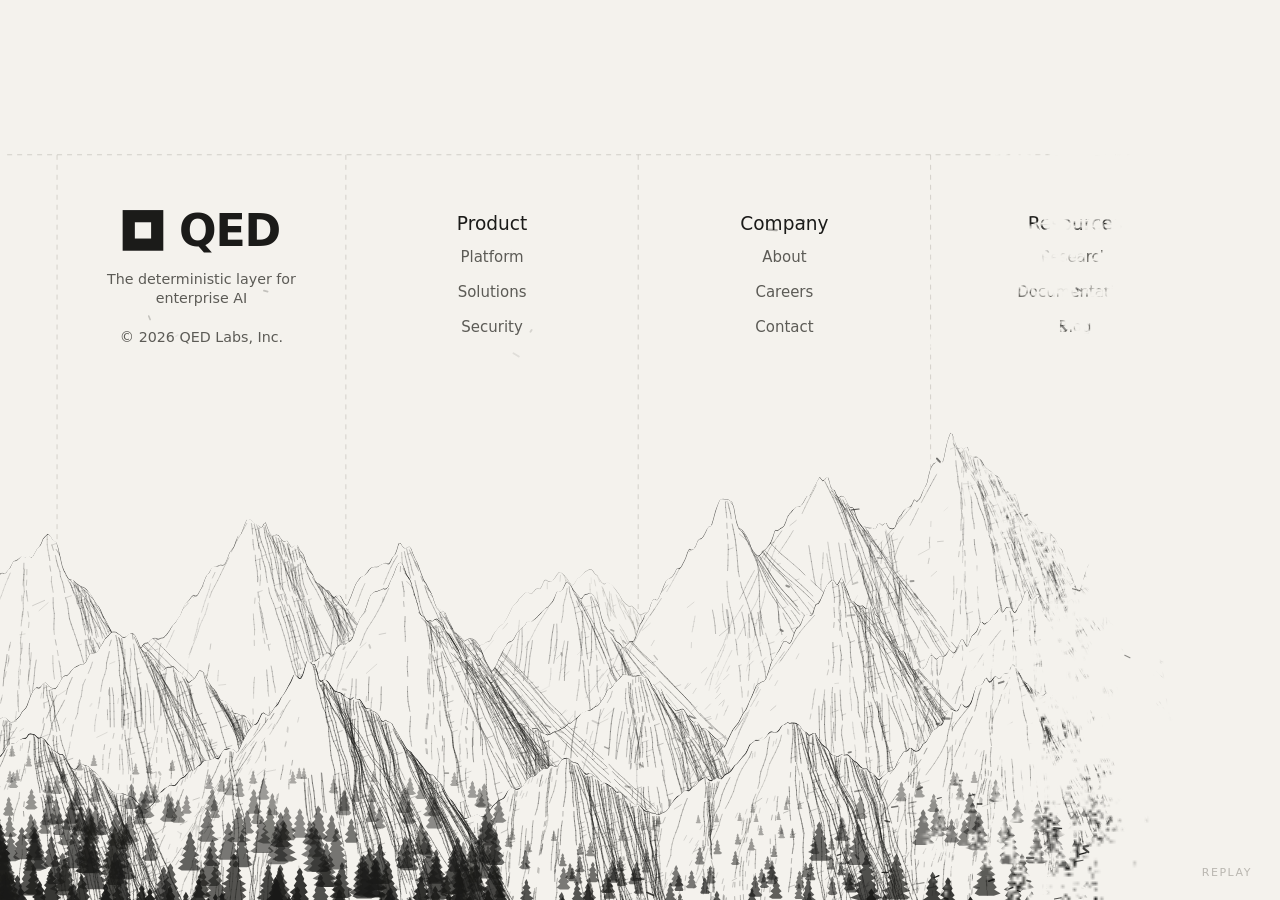
==== demo/qed-dissolve.html @ f4c65d2d "Add animated QED footer graphic with particle dissolve Self-contained canvas piece: a procedurally d" ====
<!doctype html>
<html lang="en">
<head>
<meta charset="utf-8">
<meta name="viewport" content="width=device-width, initial-scale=1">
<title>QED — Particle Dissolve Footer</title>
<style>
  :root{
    --paper:#f4f2ed;
    --ink:#1a1a18;
  }
  *{box-sizing:border-box}
  html,body{height:100%}
  body{
    margin:0;
    background:var(--paper);
    color:var(--ink);
    font-family:system-ui,-apple-system,"Helvetica Neue",Helvetica,Arial,sans-serif;
    overflow:hidden;
  }
  #stagewrap{
    position:fixed; inset:0;
    background:var(--paper);
  }
  #stage{display:block; width:100%; height:100%;}
  /* transparent, keyboard-reachable hit targets aligned to the canvas text */
  #hits{position:absolute; inset:0;}
  #hits a{
    position:absolute; display:block;
    text-indent:-9999px; overflow:hidden; white-space:nowrap;
    border:0; outline:0; cursor:pointer;
  }
  #hits a:focus-visible{outline:0}
  #replay{
    position:absolute; right:18px; bottom:14px;
    font:500 11px/1 system-ui,sans-serif; letter-spacing:.14em; text-transform:uppercase;
    color:#8b8880; background:transparent; border:0; padding:8px 10px; cursor:pointer;
    opacity:.55; transition:opacity .25s ease;
  }
  #replay:hover,#replay:focus-visible{opacity:1; color:var(--ink)}
  @media (prefers-reduced-motion: reduce){ #replay{display:none} }
</style>
</head>
<body>
<div id="stagewrap">
  <canvas id="stage"></canvas>
  <div id="hits"></div>
  <button id="replay" type="button">Replay</button>
</div>
<script>
(() => {
"use strict";

/* ------------------------------------------------------------------ *
 *  QED — particle dissolve footer
 *  Everything (grid, mountains, logo, type) is rendered to canvas in a
 *  fixed "design space", then revealed / eroded through a noisy
 *  horizontal threshold mask. Flecks are spawned along the live edge.
 * ------------------------------------------------------------------ */

let DW = 1795, DH = 1125;            // design space (set by the active layout)
const PAPER = '#f4f2ed';
const GRID  = 'rgba(160,156,146,.55)';
const HEAD  = '#1b1b19';
const MUTED = '#5c5b56';
const CELL  = 3;                      // mask cell size, css px -> fleck grain
const EDGE  = 0.215;                  // width of the dissolve band (0..1 of W)
const RAMP  = 0.030;                  // per-cell fade so cells don't hard-pop

const FONT  = 'system-ui,-apple-system,"Helvetica Neue",Helvetica,Arial,sans-serif';

const prefersStill = matchMedia('(prefers-reduced-motion: reduce)').matches;
const params = new URLSearchParams(location.search);
const FREEZE = params.has('t') ? parseFloat(params.get('t')) : null;

const cv = document.getElementById('stage');
const ctx = cv.getContext('2d');
const hits = document.getElementById('hits');

let W = 0, H = 0, DPR = 1, S = 1, offX = 0, offY = 0;
let scene, sctx;                      // static art (grid + mountains + logo)
let maskCv, mctx, maskImg;            // low-res dissolve mask
let MW = 0, MH = 0;
let thr, ink;                         // threshold field + ink density
let parts = [];

/* -------------------------- tiny deterministic rng ---------------- */
function mulberry32(a){return function(){a|=0;a=a+0x6D2B79F5|0;let t=Math.imul(a^a>>>15,1|a);t=t+Math.imul(t^t>>>7,61|t)^t;return((t^t>>>14)>>>0)/4294967296}}
let rnd = mulberry32(20260828);
function rr(a,b){return a+(b-a)*rnd()}

function hash1(n,s){const x=Math.sin(n*127.1+s*311.7)*43758.5453;return x-Math.floor(x)}
function vnoise1(x,s){const i=Math.floor(x),f=x-i,u=f*f*(3-2*f);return hash1(i,s)*(1-u)+hash1(i+1,s)*u}
function fbm1(x,s,oct){oct=oct||5;let a=.5,sum=0,f=1;for(let o=0;o<oct;o++){sum+=a*vnoise1(x*f,s+o*17);f*=2.03;a*=.5}return sum}
function hash2(i,j,s){const x=Math.sin(i*127.1+j*311.7+s*74.7)*43758.5453;return x-Math.floor(x)}
function vnoise2(x,y,s){
  const i=Math.floor(x),j=Math.floor(y),fx=x-i,fy=y-j;
  const ux=fx*fx*(3-2*fx), uy=fy*fy*(3-2*fy);
  const a=hash2(i,j,s),b=hash2(i+1,j,s),c=hash2(i,j+1,s),d=hash2(i+1,j+1,s);
  return (a*(1-ux)+b*ux)*(1-uy)+(c*(1-ux)+d*ux)*uy;
}
const clamp=(v,a,b)=>v<a?a:v>b?b:v;
const smooth=t=>t*t*(3-2*t);

/* --------------------------- footer content ----------------------- */
const COLS = [
  {title:'Product',   items:['Platform','Solutions','Security']},
  {title:'Company',   items:['About','Careers','Contact']},
  {title:'Resources', items:['Research','Documentation','Blog']},
];
const LAYOUTS = {
  // desktop: logo + three link columns across four grid cells
  wide: {
    DW:1795, DH:1125, mScale:1,
    gx:[80,485,895,1305,1710], gy:80,
    logoCX:282.5, logoCY:186, markS:57, wordF:62, wordGap:22,
    tagF:20, tagY:[261,288], copyY:342,
    colCX:[690,1100,1507.5], headY:185, itemY:231, itemDY:49,
    headF:26, itemF:21, tick:20, tickLen:11
  },
  // portrait / small screens: logo stacked above three tighter columns
  narrow: {
    DW:820, DH:1400, mScale:0.72,
    gx:[30,283,537,790], gy:60,
    logoCX:410, logoCY:172, markS:60, wordF:64, wordGap:20,
    tagF:22, tagY:[258,288], copyY:348,
    colCX:[156.7,410,663.3], headY:452, itemY:502, itemDY:52,
    headF:25, itemF:20, tick:13, tickLen:8
  }
};
let L = LAYOUTS.wide;

// live hover/focus state, one eased value per link
const links = [];
COLS.forEach((c,ci)=>c.items.forEach((label,ii)=>{
  links.push({label, ci, ii, h:0, target:0, x:0, y:0, w:0});
}));
function applyLayout(name){
  L = LAYOUTS[name];
  DW = L.DW; DH = L.DH;
  for(const k of links){ k.x = L.colCX[k.ci]; k.y = L.itemY + k.ii*L.itemDY; }
}

/* ------------------------------------------------------------------ *
 *  Pen-and-ink mountain engraving
 * ------------------------------------------------------------------ */

// batches short strokes so the whole range is a handful of stroke() calls
function Pen(g){
  this.g = g; this.buckets = new Map();
}
Pen.prototype.line = function(x1,y1,x2,y2,alpha,width){
  const a = Math.round(clamp(alpha,0,1)*10)/10;
  const w = Math.round(width*10)/10;
  const k = a+'|'+w;
  let b = this.buckets.get(k);
  if(!b){ b = {a:a, w:w, p:new Path2D()}; this.buckets.set(k,b); }
  b.p.moveTo(x1,y1); b.p.lineTo(x2,y2);
};
Pen.prototype.flush = function(){
  const g = this.g;
  g.lineCap = 'round';
  for(const b of this.buckets.values()){
    if(b.a <= 0.02) continue;
    g.strokeStyle = 'rgba(26,26,24,'+b.a+')';
    g.lineWidth = b.w;
    g.stroke(b.p);
  }
  this.buckets.clear();
};

// silhouette as a height array across the design width (+ bleed)
const BLEED = 0.145;                        // fraction of the design width
function makeRidge(cfg){
  const N = 1400;
  const bl = BLEED*DW;
  const x0 = -bl, x1 = DW + bl;
  const kx = cfg.kx || 1;
  const ys = new Float32Array(N);
  let maxH = 1;
  for(const p of cfg.peaks) maxH = Math.max(maxH, cfg.base - p.y);
  for(let i=0;i<N;i++){
    const x = x0 + (x1-x0)*i/(N-1);
    let h = 0;
    for(const p of cfg.peaks){
      const t = (x - p.x)/p.w;
      const a = 1 - Math.abs(t);
      if(a > 0) h = Math.max(h, (cfg.base - p.y) * Math.pow(a, p.s||1.5));
    }
    // secondary shoulders + saddles
    h += cfg.detail * (fbm1(x/(230*kx), cfg.seed) - .38) * (0.30 + 0.85*h/maxH);
    // jagged summit noise, strongest up high
    const rel = clamp(h/maxH, 0, 1);
    h += cfg.jag * (fbm1(x/(26*kx), cfg.seed+41, 3) - .5) * Math.pow(rel, 1.5);
    h += cfg.jag * 0.45 * (fbm1(x/(9*kx), cfg.seed+77, 2) - .5) * Math.pow(rel, 2.2);
    ys[i] = cfg.base - Math.max(h, 0);
  }
  return {ys, x0, x1, N, base:cfg.base, cfg};
}
function ridgeY(r, x){
  const t = clamp((x - r.x0)/(r.x1 - r.x0), 0, 1) * (r.N-1);
  const i = Math.floor(t), f = t - i;
  const a = r.ys[i], b = r.ys[Math.min(i+1, r.N-1)];
  return a + (b-a)*f;
}
function ridgeSlope(r, x){
  const d = 7*(r.cfg.kx||1);
  return (ridgeY(r, x+d) - ridgeY(r, x-d)) / (2*d);
}

function drawRidge(g, r, o){
  const pen = new Pen(g);
  const kx = o.kx || 1, kv = o.kv || 1;
  const bottom = DH*1.151;

  // 1. opaque fill so this range occludes everything behind it
  g.beginPath();
  g.moveTo(r.x0, bottom);
  for(let x = r.x0; x <= r.x1; x += 3*kx) g.lineTo(x, ridgeY(r,x));
  g.lineTo(r.x1, bottom);
  g.closePath();
  g.fillStyle = PAPER;
  g.fill();

  g.save();
  g.clip();                                   // keep all shading inside the range

  // 2. crest line, redrawn with a slight hand wobble
  g.beginPath();
  for(let x = r.x0; x <= r.x1; x += 2*kx){
    const y = ridgeY(r,x) + (vnoise1(x/(6*kx), r.cfg.seed+3)-.5)*o.wob;
    if(x === r.x0) g.moveTo(x,y); else g.lineTo(x,y);
  }
  g.strokeStyle = 'rgba(26,26,24,'+o.crest+')';
  g.lineWidth = o.crestW;
  g.lineJoin = 'round';
  g.stroke();

  // 3. fall-line hatching: broken lines running downslope from the crest.
  //    Density comes from the facing (light from upper-left) so right-hand
  //    faces go dark and left-hand faces stay as bare snow.
  for(let x = r.x0; x < r.x1; x += o.hatchX){
    const top = ridgeY(r, x);
    if(top > bottom) continue;
    const slope = ridgeSlope(r, x);
    const shade = clamp(0.5 + slope*0.95, 0, 1);
    const dirx  = clamp(slope, -2.6, 2.6) * 0.40;
    let px = x + rr(-o.hatchX*0.5, o.hatchX*0.5);
    let py = top + rr(1, 6)*kv;
    const step = o.hatchY;
    while(py < bottom){
      const d = py - top;
      const depth = clamp(d/(620*kv), 0, 1);
      let dens = (0.30 + shade*0.92) * (1 - 0.42*Math.pow(depth, 1.5)) * o.dens;
      if(shade < 0.34 && d < (80 + 110*(0.34-shade)/0.34)*kv) dens *= 0.20;   // snowfield
      dens *= 0.72 + 0.56*vnoise1((x*0.55 + d*1.7)/(24*kx), r.cfg.seed+5);      // strata banding
      const nx = px + dirx*step + (vnoise1((px + d)/(12*kx), r.cfg.seed+13)-.5)*2.6*kx;
      const ny = py + step;
      // smooth mark noise groups the steps into dashes instead of one long comb
      const mark = vnoise1((d*1.75 + x*0.37)/(8.5*kv), r.cfg.seed+61);
      if(mark < dens*0.92){
        const a = o.hatch*(0.36 + 0.9*clamp(dens,0,1));
        pen.line(px, py, nx, ny, a, o.hatchW);
        // cross strokes where the face is deepest in shadow
        if(dens > 0.72 && rnd() < 0.13){
          const cl = rr(3, 9)*kx;
          pen.line(px, py, px + cl, py - cl*0.35, a*0.7, o.hatchW*0.85);
        }
      }
      px = nx; py = ny;
    }
  }

  // 4. spurs — the darker creases that give each face its structure
  for(let x = r.x0; x < r.x1; x += o.spurGap){
    const sx = x + rr(-o.spurGap*0.45, o.spurGap*0.45);
    const top = ridgeY(r, sx);
    if(top > bottom - 60*kv) continue;
    const slope = ridgeSlope(r, sx);
    const len = rr(o.spurLen*0.25, o.spurLen*0.62) * (0.55 + clamp((r.base-top)/(560*kv), 0, 1));
    let px = sx, py = top + rr(2, 14)*kv, dx = clamp(slope, -2.4, 2.4)*0.44;
    const steps = Math.max(3, Math.round(len/(8*kv)));
    const a = rr(o.spur*0.55, o.spur);
    for(let k=0;k<steps;k++){
      const nx = px + dx*8*kv + (vnoise1((px + k*11)/(15*kx), r.cfg.seed+9)-.5)*3.4*kx;
      const ny = py + 8*kv;
      if(ny > bottom) break;
      if(vnoise1((k*8 + sx*0.3)/(11*kx), r.cfg.seed+91) < 0.74)
        pen.line(px, py, nx, ny, a*(1 - k/steps*0.6), o.spurW);
      px = nx; py = ny; dx *= 0.985;
    }
  }

  // 5. short cliff striations on the steepest ground
  for(let x = r.x0; x < r.x1; x += o.cliffGap){
    const slope = ridgeSlope(r, x);
    if(Math.abs(slope) < 0.7) continue;
    const top = ridgeY(r, x) + rr(40, 210)*kv;
    const h = rr(28, 90)*kv;
    const n = Math.round(rr(5, 13));
    for(let k=0;k<n;k++){
      const cx = x + rr(-o.cliffGap*0.45, o.cliffGap*0.45);
      let py = top + rr(-14,14)*kv, px = cx;
      const segs = Math.max(2, Math.round(h/(11*kv)));
      const a = rr(o.hatch*0.7, o.hatch*1.4);
      for(let m=0;m<segs;m++){
        const ny = py + 11*kv, nx = px + (vnoise1((py + k*7)/(19*kx), r.cfg.seed+33)-.5)*3*kx + clamp(slope,-1,1)*1.1*kx;
        if(ny > bottom) break;
        pen.line(px, py, nx, ny, a, o.hatchW*1.05);
        px = nx; py = ny;
      }
    }
  }

  // 6. a few contour flicks parallel to the crest, for the snowy faces
  for(let x = r.x0; x < r.x1; x += 9*kx){
    const top = ridgeY(r, x);
    const slope = ridgeSlope(r, x);
    const shade = clamp(0.5 + slope*0.95, 0, 1);
    if(shade > 0.42) continue;
    if(rnd() > 0.30) continue;
    const d = rr(14, 190)*kv;
    const y = top + d;
    if(y > bottom) continue;
    const l = rr(5, 17)*kx;
    pen.line(x, y, x + l, y + l*clamp(slope,-1.6,1.6)*0.55, o.hatch*rr(0.35,0.8), o.hatchW*0.9);
  }

  pen.flush();
  g.restore();
}

function drawConifer(g, x, y, h, alpha){
  const w = h*0.34;
  g.beginPath();
  g.moveTo(x, y - h);
  let side = 1, py = y - h, pw = 0;
  const tiers = Math.max(4, Math.round(h/9));
  // right edge down
  for(let i=1;i<=tiers;i++){
    const t = i/tiers;
    const cw = w*Math.pow(t,0.85);
    const cy = y - h + h*t;
    g.lineTo(x + cw*rr(.75,1.05), cy - h/tiers*0.35);
    g.lineTo(x + cw*rr(.45,.7),  cy);
  }
  g.lineTo(x + w*0.10, y);
  g.lineTo(x - w*0.10, y);
  // left edge up
  for(let i=tiers;i>=1;i--){
    const t = i/tiers;
    const cw = w*Math.pow(t,0.85);
    const cy = y - h + h*t;
    g.lineTo(x - cw*rr(.45,.7), cy);
    g.lineTo(x - cw*rr(.75,1.05), cy - h/tiers*0.35);
  }
  g.closePath();
  g.fillStyle = 'rgba(26,26,24,'+alpha+')';
  g.fill();
}

function drawTreeband(g, cfg){
  const trees = [];
  for(let i=0;i<cfg.count;i++){
    const t = Math.pow(rnd(), cfg.bias||1);
    const x = cfg.x0 + (cfg.x1-cfg.x0)*t;
    // density decays away from the anchored corner
    const edge = cfg.bias > 1 ? 1 - t : t;
    const y = rr(cfg.y0, cfg.y1) - edge*edge*(cfg.fade||70);
    const depth = clamp((y - cfg.y0)/(cfg.y1 - cfg.y0), 0, 1);
    const h = cfg.h0 + (cfg.h1-cfg.h0)*Math.pow(depth, 0.7)*rr(0.55, 1.3);
    trees.push({x, y, h, a: 0.34 + 0.62*depth*rr(0.75,1.2)});
  }
  trees.sort((p,q) => p.y - q.y);              // painter's order, far trees first
  for(const t of trees) drawConifer(g, t.x, t.y, t.h, clamp(t.a, 0.22, 0.95));
}

/* ------------------------------------------------------------------ *
 *  Static scene: dashed grid, ranges, logo
 * ------------------------------------------------------------------ */
// ranges are stored normalised (fractions of the design box) so the same
// art re-fits itself to the wide and narrow layouts
const RANGE_SPECS = [
  {baseOff:0.1244, seed:11, detail:0.1200, jag:0.0516,
   peaks:[{px:-0.0223,pw:0.3454,ph:0.5022,s:0.95},
          {px:0.2228,pw:0.2897,ph:0.4711,s:0.9},
          {px:0.4568,pw:0.3565,ph:0.5271,s:0.85},
          {px:0.6964,pw:0.3343,ph:0.5556,s:0.85},
          {px:0.9025,pw:0.3565,ph:0.5804,s:0.9},
          {px:1.1031,pw:0.3120,ph:0.5111,s:0.95}],
   o:{crest:.38, crestW:1.0, wob:2.4, spur:.20, spurW:.8, spurGap:44, spurLen:180, hatchX:4.2, hatchY:8.5, hatch:.24, hatchW:.8, dens:.52, cliffGap:190}},
  {baseOff:0.1244, seed:29, detail:0.1422, jag:0.0764,
   peaks:[{px:0.0334,pw:0.2897,ph:0.5502,s:0.9},
          {px:0.1961,pw:0.2618,ph:0.6089,s:0.82},
          {px:0.3120,pw:0.2396,ph:0.5467,s:0.9},
          {px:0.4457,pw:0.2618,ph:0.5111,s:0.95},
          {px:0.5627,pw:0.2507,ph:0.5911,s:0.85},
          {px:0.6407,pw:0.2340,ph:0.6284,s:0.8},
          {px:0.7532,pw:0.2897,ph:0.6996,s:0.78},
          {px:0.8802,pw:0.2618,ph:0.5947,s:0.88},
          {px:1.0362,pw:0.2897,ph:0.5449,s:0.95}],
   o:{crest:.70, crestW:1.2, wob:3.0, spur:.38, spurW:.9, spurGap:30, spurLen:300, hatchX:3.6, hatchY:7.4, hatch:.36, hatchW:.85, dens:.80, cliffGap:130}},
  {baseOff:0.1244, seed:53, detail:0.1244, jag:0.0587,
   peaks:[{px:0.1003,pw:0.2897,ph:0.4596,s:0.88},
          {px:0.3148,pw:0.2786,ph:0.5004,s:0.85},
          {px:0.5014,pw:0.2897,ph:0.4258,s:0.95},
          {px:0.6574,pw:0.2674,ph:0.4827,s:0.86},
          {px:0.8022,pw:0.3120,ph:0.5129,s:0.84},
          {px:1.0028,pw:0.2897,ph:0.4542,s:0.92}],
   o:{crest:.80, crestW:1.3, wob:3.2, spur:.44, spurW:1.0, spurGap:26, spurLen:330, hatchX:3.3, hatchY:7.0, hatch:.42, hatchW:.9, dens:.90, cliffGap:112}},
  {baseOff:0.1422, seed:71, detail:0.1067, jag:0.0444,
   peaks:[{px:0.0223,pw:0.3120,ph:0.3493,s:0.92},
          {px:0.2396,pw:0.3008,ph:0.4062,s:0.86},
          {px:0.4401,pw:0.3120,ph:0.3369,s:0.95},
          {px:0.6184,pw:0.2897,ph:0.3849,s:0.88},
          {px:0.7911,pw:0.3343,ph:0.4151,s:0.86},
          {px:1.0139,pw:0.3120,ph:0.3600,s:0.94}],
   o:{crest:.88, crestW:1.45, wob:3.4, spur:.50, spurW:1.05, spurGap:23, spurLen:340, hatchX:3.1, hatchY:6.7, hatch:.48, hatchW:.95, dens:.98, cliffGap:100}},
];

function rangesFor(){
  const kx = DW/1795;                      // horizontal re-fit
  const kv = (DH*L.mScale)/1125;           // vertical re-fit
  return RANGE_SPECS.map(R => {
    const base = DH + R.baseOff*DH;
    const o = Object.assign({}, R.o, {kx, kv,
      crestW:R.o.crestW*kx, wob:R.o.wob*kv, spurW:R.o.spurW*kx,
      spurGap:R.o.spurGap*kx, spurLen:R.o.spurLen*kv,
      hatchX:R.o.hatchX*kx, hatchY:R.o.hatchY*kv,
      hatchW:R.o.hatchW*kx, cliffGap:R.o.cliffGap*kx});
    const cfg = {
      base, seed:R.seed, kx, kv,
      detail:R.detail*DH*L.mScale, jag:R.jag*DH*L.mScale,
      peaks:R.peaks.map(q => ({x:q.px*DW, w:q.pw*DW, y:base - q.ph*DH*L.mScale, s:q.s}))
    };
    return {cfg, o};
  });
}

function drawGrid(g){
  g.save();
  g.strokeStyle = GRID;
  g.lineWidth = 1;
  g.setLineDash([7,7]);
  g.beginPath();
  g.moveTo(L.gx[0] - 0.039*DW, L.gy);
  g.lineTo(L.gx[L.gx.length-1] + 0.005*DW, L.gy);
  g.stroke();
  g.beginPath();
  for(const x of L.gx){ g.moveTo(x, L.gy); g.lineTo(x, DH*1.124); }
  g.stroke();
  g.restore();
}

function drawLogo(g){
  const cx = L.logoCX, cy = L.logoCY, markS = L.markS, gap = L.wordGap;
  g.save();
  g.font = '700 '+L.wordF+'px '+FONT;
  if('letterSpacing' in g) g.letterSpacing = (-L.wordF/41).toFixed(2)+'px';
  const word = 'QED';
  const wW = g.measureText(word).width;
  const left = cx - (markS + gap + wW)/2;
  // mark
  g.fillStyle = HEAD;
  g.fillRect(left, cy - markS/2, markS, markS);
  g.fillStyle = PAPER;
  g.fillRect(left + markS*0.30, cy - markS*0.20, markS*0.40, markS*0.40);
  // wordmark
  g.fillStyle = HEAD;
  g.textAlign = 'left';
  g.textBaseline = 'alphabetic';
  g.fillText(word, left + markS + gap, cy + L.wordF*0.355);
  if('letterSpacing' in g) g.letterSpacing = '0px';

  // tagline + copyright
  g.textAlign = 'center';
  g.fillStyle = MUTED;
  g.font = '400 '+L.tagF+'px '+FONT;
  g.fillText('The deterministic layer for', cx, L.tagY[0]);
  g.fillText('enterprise AI', cx, L.tagY[1]);
  g.fillText('© 2026 QED Labs, Inc.', cx, L.copyY);
  g.restore();
}

function buildScene(){
  const g = sctx;
  g.setTransform(1,0,0,1,0,0);
  g.clearRect(0,0,scene.width,scene.height);
  g.setTransform(S*DPR,0,0,S*DPR, offX*DPR, offY*DPR);
  rnd = mulberry32(20260828);
  drawGrid(g);
  for(const R of rangesFor()) drawRidge(g, makeRidge(R.cfg), R.o);
  // foreground treeline hugging the bottom edge, dense at the outer corners
  const tk = (DH*L.mScale)/1125;
  for(const b of [
    {x0:-0.134, x1:0.390, count:520, y0:0.853, y1:1.080, h0:16, h1:74, bias:2.6},
    {x0: 0.602, x1:1.148, count:560, y0:0.853, y1:1.080, h0:16, h1:74, bias:0.38},
    {x0: 0.345, x1:0.669, count:120, y0:0.915, y1:1.071, h0:12, h1:38, bias:1}
  ]) drawTreeband(g, {
    x0:b.x0*DW, x1:b.x1*DW, count:b.count, bias:b.bias,
    y0:DH*1.151 - (1.151-b.y0)*1125*tk,
    y1:DH*1.151 - (1.151-b.y1)*1125*tk,
    h0:b.h0*tk, h1:b.h1*tk, fade:70*tk
  });
  drawLogo(g);
}

/* ------------------------------------------------------------------ *
 *  Type (drawn every frame so hover states stay live)
 * ------------------------------------------------------------------ */
function drawType(g, live){
  g.save();
  g.textAlign = 'center';
  g.textBaseline = 'alphabetic';
  COLS.forEach((c, ci) => {
    g.fillStyle = HEAD;
    g.font = '500 '+L.headF+'px '+FONT;
    g.fillText(c.title, L.colCX[ci], L.headY);
  });
  g.font = '400 '+L.itemF+'px '+FONT;
  for(const it of links){
    const h = live ? it.h : 0;
    const y = it.y;
    it.w = g.measureText(it.label).width;
    // colour lifts from muted to ink on hover
    g.fillStyle = h > 0.01
      ? 'rgb('+Math.round(92-74*h)+','+Math.round(91-73*h)+','+Math.round(86-68*h)+')'
      : MUTED;
    g.fillText(it.label, it.x, y);
    if(h > 0.01){
      const half = it.w/2, uy = y + L.itemF*0.36;
      g.strokeStyle = 'rgba(26,26,24,'+(0.85*h)+')';
      g.lineWidth = 1;
      g.beginPath();
      g.moveTo(it.x - half, uy);
      g.lineTo(it.x - half + it.w*h, uy);
      g.stroke();
      // leading tick
      g.beginPath();
      g.moveTo(it.x - half - L.tick, y - L.itemF*0.29);
      g.lineTo(it.x - half - L.tick + L.tickLen*h, y - L.itemF*0.29);
      g.stroke();
    }
  }
  g.restore();
}

/* ------------------------------------------------------------------ *
 *  Dissolve mask + ink map
 * ------------------------------------------------------------------ */
function buildMask(){
  MW = Math.max(2, Math.ceil(W/CELL));
  MH = Math.max(2, Math.ceil(H/CELL));
  maskCv.width = MW; maskCv.height = MH;
  maskImg = mctx.createImageData(MW, MH);
  thr = new Float32Array(MW*MH);
  const nr = mulberry32(913371);
  for(let j=0;j<MH;j++){
    for(let i=0;i<MW;i++){
      const xn = i/(MW-1);
      // clumps (drifting, low frequency) + per-cell grit
      const clump = vnoise2(i/13, j/13, 4) * 0.55 + vnoise2(i/4.5, j/4.5, 9) * 0.45;
      const n = clump*0.62 + nr()*0.38;
      thr[i+j*MW] = xn*(1-EDGE) + n*EDGE;
    }
  }
  // ink density (for spawning flecks only where there is art)
  const tmp = document.createElement('canvas');
  tmp.width = MW; tmp.height = MH;
  const tg = tmp.getContext('2d', {willReadFrequently:true});
  tg.fillStyle = PAPER; tg.fillRect(0,0,MW,MH);
  tg.drawImage(scene, 0,0, MW, MH);
  tg.setTransform(S/CELL, 0, 0, S/CELL, offX/CELL, offY/CELL);
  drawType(tg, false);
  const d = tg.getImageData(0,0,MW,MH).data;
  ink = new Float32Array(MW*MH);
  for(let k=0;k<MW*MH;k++){
    const lum = (d[k*4]*0.3 + d[k*4+1]*0.59 + d[k*4+2]*0.11);
    ink[k] = clamp((236 - lum)/150, 0, 1);
  }
}

function paintMask(p){
  const px = maskImg.data;
  for(let k=0, n=MW*MH; k<n; k++){
    const a = (p - thr[k]) / RAMP;
    px[k*4+3] = a <= 0 ? 0 : a >= 1 ? 255 : (a*255)|0;
  }
  mctx.putImageData(maskImg, 0, 0);
}

/* ------------------------------------------------------------------ *
 *  Flecks along the live edge
 * ------------------------------------------------------------------ */
function spawn(p, speed, dir){
  const want = Math.min(64, Math.round(Math.abs(speed)*1900));
  if(want <= 0) return;
  const lo = Math.max(0, Math.floor((p - EDGE*1.1)*MW));
  const hi = Math.min(MW-1, Math.ceil((p + EDGE*0.6)*MW));
  if(hi <= lo) return;
  let made = 0, tries = 0;
  while(made < want && tries < want*14){
    tries++;
    const i = lo + ((Math.random()*(hi-lo))|0);
    const j = (Math.random()*MH)|0;
    const k = i + j*MW;
    if(ink[k] < 0.16) continue;
    if(Math.abs(thr[k] - p) > 0.035) continue;
    made++;
    const life = rr(0.40, 1.15);
    parts.push({
      x:(i + Math.random())*CELL,
      y:(j + Math.random())*CELL,
      vx: rr(10, 86) + Math.abs(speed)*180,
      vy: rr(-46, 26),
      rot: rr(-1, 1),
      len: rr(2.6, 8.5),
      w: rr(1.0, 2.3),
      a: rr(0.45, 0.95) * (0.4 + ink[k]),
      t: 0, life
    });
  }
  if(parts.length > 1400) parts.splice(0, parts.length-1400);
}

function stepParts(dt){
  for(let k=parts.length-1;k>=0;k--){
    const q = parts[k];
    q.t += dt;
    if(q.t >= q.life){ parts.splice(k,1); continue; }
    q.x += q.vx*dt;
    q.y += q.vy*dt;
    q.vy += 150*dt;              // slight settle
    q.vx *= (1 - 1.35*dt);
    q.rot += dt*1.4;
  }
}

function drawParts(g){
  g.save();
  g.lineCap = 'round';
  for(const q of parts){
    const f = q.t/q.life;
    const a = q.a * (1 - f*f);
    if(a <= 0.02) continue;
    const dx = Math.cos(q.rot)*q.len, dy = Math.sin(q.rot)*q.len*0.55;
    g.strokeStyle = 'rgba(26,26,24,'+a.toFixed(3)+')';
    g.lineWidth = q.w;
    g.beginPath();
    g.moveTo(q.x-dx/2, q.y-dy/2);
    g.lineTo(q.x+dx/2, q.y+dy/2);
    g.stroke();
  }
  g.restore();
}

/* ------------------------------------------------------------------ *
 *  Timeline
 * ------------------------------------------------------------------ */
const T_BUILD = 2500, T_HOLD = 3400, T_ERODE = 2000, T_GAP = 800;
const T_TOTAL = T_BUILD + T_HOLD + T_ERODE + T_GAP;
let clock = 0, lastP = 0;

function progressAt(ms){
  const t = ms % T_TOTAL;
  if(t < T_BUILD) return {p: smooth(t/T_BUILD), dir: 1};
  if(t < T_BUILD+T_HOLD) return {p: 1, dir: 0};
  if(t < T_BUILD+T_HOLD+T_ERODE){
    const u = (t - T_BUILD - T_HOLD)/T_ERODE;
    return {p: 1 - smooth(u), dir: -1};
  }
  return {p: 0, dir: 0};
}

/* ------------------------------------------------------------------ *
 *  Frame
 * ------------------------------------------------------------------ */
function frame(dt){
  let p, dir;
  if(FREEZE !== null){ p = clamp(FREEZE,0,1); dir = 0; }
  else if(prefersStill){ p = 1; dir = 0; }
  else { clock += dt*1000; const s = progressAt(clock); p = s.p; dir = s.dir; }

  for(const L of links) L.h += (L.target - L.h) * Math.min(1, dt*11);

  // scene + type -> masked
  ctx.setTransform(1,0,0,1,0,0);
  ctx.globalCompositeOperation = 'source-over';
  ctx.clearRect(0,0,cv.width,cv.height);
  ctx.drawImage(scene, 0, 0);
  ctx.setTransform(S*DPR,0,0,S*DPR, offX*DPR, offY*DPR);
  drawType(ctx, true);
  ctx.setTransform(1,0,0,1,0,0);

  if(p < 0.999){
    paintMask(p);
    ctx.globalCompositeOperation = 'destination-in';
    // smoothing the upscale keeps the grain organic instead of pixel-blocky
    ctx.imageSmoothingEnabled = true;
    ctx.imageSmoothingQuality = 'low';
    ctx.drawImage(maskCv, 0, 0, cv.width, cv.height);
  }
  ctx.globalCompositeOperation = 'destination-over';
  ctx.fillStyle = PAPER;
  ctx.fillRect(0,0,cv.width,cv.height);
  ctx.globalCompositeOperation = 'source-over';

  // flecks
  const speed = (p - lastP);
  lastP = p;
  if(!prefersStill && FREEZE === null && dir !== 0) spawn(p, speed/Math.max(dt,0.001)*0.016, dir);
  stepParts(dt);
  if(parts.length){
    ctx.setTransform(DPR,0,0,DPR,0,0);
    drawParts(ctx);
    ctx.setTransform(1,0,0,1,0,0);
  }
  // links are only clickable once they have materialised
  hits.style.pointerEvents = p > 0.985 ? 'auto' : 'none';
}

/* ------------------------------------------------------------------ *
 *  Layout / resize / input
 * ------------------------------------------------------------------ */
function buildHits(){
  hits.innerHTML = '';
  const probe = document.createElement('canvas').getContext('2d');
  probe.font = '400 '+L.itemF+'px '+FONT;
  for(const it of links){
    const w = probe.measureText(it.label).width;
    const a = document.createElement('a');
    a.href = '#';
    a.textContent = it.label;
    a.setAttribute('aria-label', it.label);
    a.style.left   = (offX + (it.x - w/2 - 10)*S) + 'px';
    a.style.top    = (offY + (it.y - L.itemF)*S) + 'px';
    a.style.width  = ((w + 20)*S) + 'px';
    a.style.height = (L.itemF*1.45*S) + 'px';
    const on  = () => { it.target = 1; };
    const off = () => { it.target = 0; };
    a.addEventListener('mouseenter', on);
    a.addEventListener('mouseleave', off);
    a.addEventListener('focus', on);
    a.addEventListener('blur', off);
    a.addEventListener('click', e => e.preventDefault());
    hits.appendChild(a);
  }
}

function resize(){
  const r = document.getElementById('stagewrap').getBoundingClientRect();
  W = Math.max(320, Math.round(r.width));
  H = Math.max(240, Math.round(r.height));
  DPR = Math.min(2, window.devicePixelRatio || 1);
  cv.width  = Math.round(W*DPR);
  cv.height = Math.round(H*DPR);
  cv.style.width = W+'px';
  cv.style.height = H+'px';

  applyLayout(W < 860 || W/H < 1.15 ? 'narrow' : 'wide');
  S = W/DW;                            // always fit the full width — never crop type
  offX = 0;
  // bottom-anchored so the range always meets the bottom edge; on short
  // viewports crop from the top, but never past the grid rule
  offY = Math.max(H - DH*S, -(L.gy - 20)*S);

  if(!scene){ scene = document.createElement('canvas'); sctx = scene.getContext('2d'); }
  scene.width = cv.width; scene.height = cv.height;
  if(!maskCv){ maskCv = document.createElement('canvas'); mctx = maskCv.getContext('2d', {willReadFrequently:true}); }

  buildScene();
  buildMask();
  buildHits();
  parts.length = 0;
}

let raf = 0, prev = 0, running = true;
function loop(ts){
  raf = requestAnimationFrame(loop);
  if(!prev) prev = ts;
  const dt = Math.min(0.05, (ts - prev)/1000);
  prev = ts;
  if(!running) return;
  frame(dt);
}

let rt = 0;
addEventListener('resize', () => { clearTimeout(rt); rt = setTimeout(resize, 180); });
document.addEventListener('visibilitychange', () => {
  running = !document.hidden;
  prev = 0;
});
document.getElementById('replay').addEventListener('click', () => {
  clock = 0; lastP = 0; parts.length = 0;
});
addEventListener('keydown', e => {
  if(e.target !== document.body) return;
  if(e.key === ' ' || e.key === 'Enter'){
    e.preventDefault();
    clock = 0; lastP = 0; parts.length = 0;
  }
});

resize();
if(FREEZE !== null || prefersStill){ frame(0.016); }
raf = requestAnimationFrame(loop);
window.__ready = true;
})();
</script>
</body>
</html>
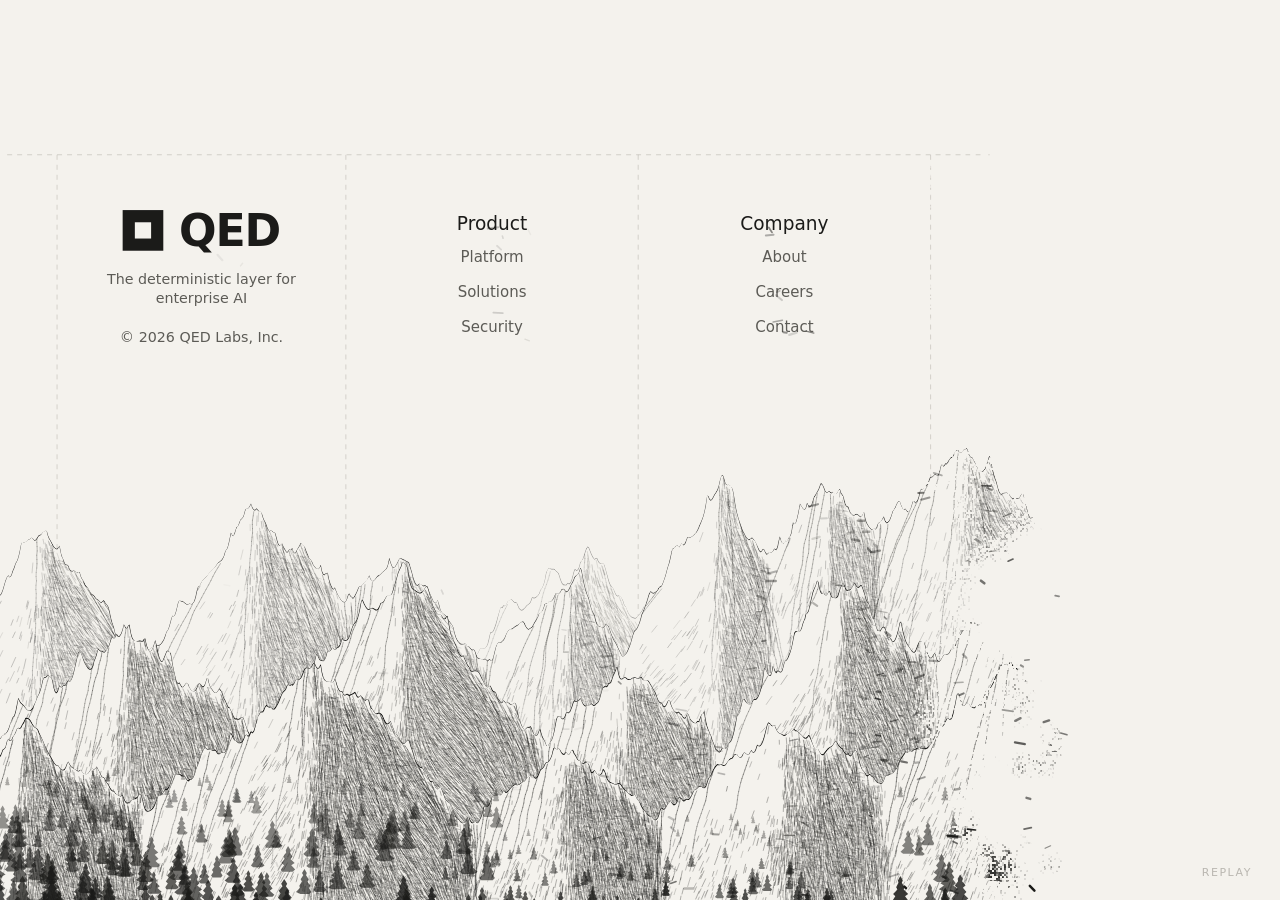
==== commit 672b2d33: "Sharpen the engraving and harden the dissolve edge Art: silhouettes now use ridged multifractal nois" ====
--- a/demo/qed-dissolve.html
+++ b/demo/qed-dissolve.html
@@ -63,9 +63,9 @@
 const GRID  = 'rgba(160,156,146,.55)';
 const HEAD  = '#1b1b19';
 const MUTED = '#5c5b56';
-const CELL  = 3;                      // mask cell size, css px -> fleck grain
-const EDGE  = 0.215;                  // width of the dissolve band (0..1 of W)
-const RAMP  = 0.030;                  // per-cell fade so cells don't hard-pop
+const CELL  = 2;                      // mask cell size, css px -> fleck grain
+const EDGE  = 0.170;                  // width of the dissolve band (0..1 of W)
+const RAMP  = 0.012;                  // per-cell fade — near-binary, edges stay hard
 
 const FONT  = 'system-ui,-apple-system,"Helvetica Neue",Helvetica,Arial,sans-serif';
 
@@ -92,6 +92,8 @@
 function hash1(n,s){const x=Math.sin(n*127.1+s*311.7)*43758.5453;return x-Math.floor(x)}
 function vnoise1(x,s){const i=Math.floor(x),f=x-i,u=f*f*(3-2*f);return hash1(i,s)*(1-u)+hash1(i+1,s)*u}
 function fbm1(x,s,oct){oct=oct||5;let a=.5,sum=0,f=1;for(let o=0;o<oct;o++){sum+=a*vnoise1(x*f,s+o*17);f*=2.03;a*=.5}return sum}
+// ridged multifractal — creases instead of blobs, which is what makes rock read as rock
+function ridged1(x,s,oct){oct=oct||4;let a=.55,sum=0,f=1;for(let o=0;o<oct;o++){const n=1-Math.abs(vnoise1(x*f,s+o*13)*2-1);sum+=a*n*n;f*=2.11;a*=.52}return sum}
 function hash2(i,j,s){const x=Math.sin(i*127.1+j*311.7+s*74.7)*43758.5453;return x-Math.floor(x)}
 function vnoise2(x,y,s){
   const i=Math.floor(x),j=Math.floor(y),fx=x-i,fy=y-j;
@@ -100,7 +102,7 @@
   return (a*(1-ux)+b*ux)*(1-uy)+(c*(1-ux)+d*ux)*uy;
 }
 const clamp=(v,a,b)=>v<a?a:v>b?b:v;
-const smooth=t=>t*t*(3-2*t);
+const smooth=t=>t*t*t*(t*(t*6-15)+10);   // smootherstep — a decisive front
 
 /* --------------------------- footer content ----------------------- */
 const COLS = [
@@ -111,7 +113,7 @@
 const LAYOUTS = {
   // desktop: logo + three link columns across four grid cells
   wide: {
-    DW:1795, DH:1125, mScale:1,
+    DW:1795, DH:1125, mSpan:1,
     gx:[80,485,895,1305,1710], gy:80,
     logoCX:282.5, logoCY:186, markS:57, wordF:62, wordGap:22,
     tagF:20, tagY:[261,288], copyY:342,
@@ -120,7 +122,7 @@
   },
   // portrait / small screens: logo stacked above three tighter columns
   narrow: {
-    DW:820, DH:1400, mScale:0.72,
+    DW:820, DH:1400, mSpan:0.52,    // show the middle half of the range, full size
     gx:[30,283,537,790], gy:60,
     logoCX:410, logoCY:172, markS:60, wordF:64, wordGap:20,
     tagF:22, tagY:[258,288], copyY:348,
@@ -189,10 +191,10 @@
     }
     // secondary shoulders + saddles
     h += cfg.detail * (fbm1(x/(230*kx), cfg.seed) - .38) * (0.30 + 0.85*h/maxH);
-    // jagged summit noise, strongest up high
+    // jagged rock: ridged noise at two scales, present all the way down the flanks
     const rel = clamp(h/maxH, 0, 1);
-    h += cfg.jag * (fbm1(x/(26*kx), cfg.seed+41, 3) - .5) * Math.pow(rel, 1.5);
-    h += cfg.jag * 0.45 * (fbm1(x/(9*kx), cfg.seed+77, 2) - .5) * Math.pow(rel, 2.2);
+    h += cfg.jag * (ridged1(x/(44*kx), cfg.seed+41, 3) - .45) * (0.35 + 0.65*rel);
+    h += cfg.jag * 0.34 * (ridged1(x/(15*kx), cfg.seed+77, 2) - .45) * Math.pow(rel, 1.3);
     ys[i] = cfg.base - Math.max(h, 0);
   }
   return {ys, x0, x1, N, base:cfg.base, cfg};
@@ -207,124 +209,128 @@
   const d = 7*(r.cfg.kx||1);
   return (ridgeY(r, x+d) - ridgeY(r, x-d)) / (2*d);
 }
+// the face below the crest is smooth even where the crest itself is serrated,
+// so shading reads the macro form, not the summit jitter
+function ridgeSlopeWide(r, x){
+  const d = 62*(r.cfg.kx||1);
+  let a = 0, b = 0;
+  for(let k=1;k<=3;k++){ a += ridgeY(r, x - d*k/3); b += ridgeY(r, x + d*k/3); }
+  return (b - a) / (2*d*2);
+}
 
 function drawRidge(g, r, o){
   const pen = new Pen(g);
   const kx = o.kx || 1, kv = o.kv || 1;
   const bottom = DH*1.151;
-
-  // 1. opaque fill so this range occludes everything behind it
+  const sd = r.cfg.seed;
+
+  // silhouette, used for both the knock-out fill and the clip
+  const sil = new Path2D();
+  sil.moveTo(r.x0, bottom);
+  for(let x = r.x0; x <= r.x1; x += 2*kx) sil.lineTo(x, ridgeY(r,x));
+  sil.lineTo(r.x1, bottom);
+  sil.closePath();
+  g.fillStyle = PAPER;
+  g.fill(sil);
+
+  g.save();
+  g.clip(sil);
+
+  // Facets. The range is cut into bands; each band gets its own tone and its
+  // own drift, so faces alternate light/dark and the boundaries read as arêtes.
+  const bandAt = x => {
+    const v = vnoise1(x/(78*kx), sd+7)*0.62 + vnoise1(x/(26*kx), sd+19)*0.38;
+    return Math.floor(v*8);
+  };
+  const bandTone  = i => 0.60 + 0.40*hash1(i*3.7, sd+31);
+  const bandDrift = i => (hash1(i*5.1, sd+43) - 0.5)*0.22;
+
+  // 1. faces — short parallel strokes along the fall line. Independent marks,
+  //    never a connected walk, so tone comes from packing rather than streaks.
+  const hx = o.hatchX, hy = o.hatchY;
+  let prevBand = bandAt(r.x0);
+  const aretes = [];
+  for(let x = r.x0; x < r.x1; x += hx){
+    const top = ridgeY(r, x);
+    if(top > bottom) continue;
+    const band = bandAt(x);
+    if(band !== prevBand){ aretes.push(x); prevBand = band; }
+    const tone  = bandTone(band);
+    const slope = ridgeSlopeWide(r, x);
+    const shade = clamp(0.5 + slope*1.30, 0, 1);
+    const dirx  = clamp(slope, -1.7, 1.7)*0.50 + bandDrift(band);
+    // scalloped snowline: strokes stop hard, leaving crisp white fields
+    const snow = (42 + 82*vnoise1(x/(52*kx), sd+23))*kv;
+    const faceH = bottom - top;
+    for(let d = rr(0, hy); d < faceH; d += hy){
+      const y = top + d;
+      const depth = clamp(d/(560*kv), 0, 1);
+      // smooth 2-D mottling keeps the tone from reading as vertical stripes
+      const mottle = 0.70 + 0.62*vnoise2(x/(78*kx), y/(88*kv), sd+3);
+      let dens = (0.12 + shade*1.10) * (0.52 + 0.62*tone) * mottle * (0.86 + 0.58*depth) * o.dens;
+      if(shade < 0.44 && d < snow) dens *= 0.12;
+      if(d < 14*kv) dens *= 0.35;                    // keep the crest edge clean
+      if(rnd() > dens) continue;
+      const len = rr(1.1, 2.6)*hy;
+      const jx = x + rr(-hx*0.55, hx*0.55);
+      const jy = y + rr(-hy*0.45, hy*0.45);
+      const ex = jx + dirx*len + (vnoise1((jy)/(15*kx), sd+13)-.5)*2.2*kx;
+      const ey = jy + len;
+      if(ey < ridgeY(r, ex) || jy < ridgeY(r, jx)) continue;
+      pen.line(jx, jy, ex, ey, o.hatch*rr(0.62, 1.15), o.hatchW);
+      // cross-hatch only in the deepest shadow, to push it darker still
+      if(dens > 0.80 && rnd() < 0.30){
+        const cl = rr(0.7, 1.6)*hy;
+        pen.line(jx, jy, jx + cl*0.9, jy + cl*0.25, o.hatch*rr(0.5,0.9), o.hatchW*0.9);
+      }
+    }
+  }
+
+  // 2. arêtes — the hard creases where two faces meet
+  for(const ax of aretes){
+    const top = ridgeY(r, ax);
+    if(top > bottom - 40*kv) continue;
+    const slope = ridgeSlopeWide(r, ax);
+    let px = ax, py = top + rr(0, 5)*kv;
+    let dx = clamp(slope, -1.7, 1.7)*0.42 + (hash1(ax, sd+51)-0.5)*0.14;
+    const steps = Math.round(rr(0.25, 0.62)*(bottom - top)/(6*kv));
+    const a0 = o.crease*rr(0.75, 1.0);
+    for(let k=0;k<steps;k++){
+      const nx = px + dx*6*kv + (vnoise1((px + k*9)/(13*kx), sd+9)-.5)*1.8*kx;
+      const ny = py + 6*kv;
+      if(ny > bottom || ny < ridgeY(r, nx)) break;
+      pen.line(px, py, nx, ny, a0*(1 - 0.5*k/steps), o.creaseW);
+      px = nx; py = ny; dx *= 0.99;
+    }
+  }
+
+  // 3. rock ledges — short horizontal ticks that break the fall lines up
+  for(let x = r.x0; x < r.x1; x += 7*kx){
+    const top = ridgeY(r, x);
+    const slope = ridgeSlopeWide(r, x);
+    const shade = clamp(0.5 + slope*1.30, 0, 1);
+    if(shade < 0.48) continue;
+    const n = Math.round(rr(0, 4));
+    for(let k=0;k<n;k++){
+      const d = rr(20, 320)*kv;
+      const y = top + d;
+      if(y > bottom) continue;
+      const l = rr(2.5, 9)*kx;
+      pen.line(x, y, x + l, y + rr(-1.2, 1.2)*kv, o.hatch*rr(0.6, 1.15), o.hatchW);
+    }
+  }
+
+  // 4. crest last, so the outline always stays crisp on top of the shading
   g.beginPath();
-  g.moveTo(r.x0, bottom);
-  for(let x = r.x0; x <= r.x1; x += 3*kx) g.lineTo(x, ridgeY(r,x));
-  g.lineTo(r.x1, bottom);
-  g.closePath();
-  g.fillStyle = PAPER;
-  g.fill();
-
-  g.save();
-  g.clip();                                   // keep all shading inside the range
-
-  // 2. crest line, redrawn with a slight hand wobble
-  g.beginPath();
-  for(let x = r.x0; x <= r.x1; x += 2*kx){
-    const y = ridgeY(r,x) + (vnoise1(x/(6*kx), r.cfg.seed+3)-.5)*o.wob;
+  for(let x = r.x0; x <= r.x1; x += 1.6*kx){
+    const y = ridgeY(r,x) + (vnoise1(x/(5*kx), sd+3)-.5)*o.wob;
     if(x === r.x0) g.moveTo(x,y); else g.lineTo(x,y);
   }
   g.strokeStyle = 'rgba(26,26,24,'+o.crest+')';
   g.lineWidth = o.crestW;
   g.lineJoin = 'round';
+  g.lineCap = 'round';
   g.stroke();
-
-  // 3. fall-line hatching: broken lines running downslope from the crest.
-  //    Density comes from the facing (light from upper-left) so right-hand
-  //    faces go dark and left-hand faces stay as bare snow.
-  for(let x = r.x0; x < r.x1; x += o.hatchX){
-    const top = ridgeY(r, x);
-    if(top > bottom) continue;
-    const slope = ridgeSlope(r, x);
-    const shade = clamp(0.5 + slope*0.95, 0, 1);
-    const dirx  = clamp(slope, -2.6, 2.6) * 0.40;
-    let px = x + rr(-o.hatchX*0.5, o.hatchX*0.5);
-    let py = top + rr(1, 6)*kv;
-    const step = o.hatchY;
-    while(py < bottom){
-      const d = py - top;
-      const depth = clamp(d/(620*kv), 0, 1);
-      let dens = (0.30 + shade*0.92) * (1 - 0.42*Math.pow(depth, 1.5)) * o.dens;
-      if(shade < 0.34 && d < (80 + 110*(0.34-shade)/0.34)*kv) dens *= 0.20;   // snowfield
-      dens *= 0.72 + 0.56*vnoise1((x*0.55 + d*1.7)/(24*kx), r.cfg.seed+5);      // strata banding
-      const nx = px + dirx*step + (vnoise1((px + d)/(12*kx), r.cfg.seed+13)-.5)*2.6*kx;
-      const ny = py + step;
-      // smooth mark noise groups the steps into dashes instead of one long comb
-      const mark = vnoise1((d*1.75 + x*0.37)/(8.5*kv), r.cfg.seed+61);
-      if(mark < dens*0.92){
-        const a = o.hatch*(0.36 + 0.9*clamp(dens,0,1));
-        pen.line(px, py, nx, ny, a, o.hatchW);
-        // cross strokes where the face is deepest in shadow
-        if(dens > 0.72 && rnd() < 0.13){
-          const cl = rr(3, 9)*kx;
-          pen.line(px, py, px + cl, py - cl*0.35, a*0.7, o.hatchW*0.85);
-        }
-      }
-      px = nx; py = ny;
-    }
-  }
-
-  // 4. spurs — the darker creases that give each face its structure
-  for(let x = r.x0; x < r.x1; x += o.spurGap){
-    const sx = x + rr(-o.spurGap*0.45, o.spurGap*0.45);
-    const top = ridgeY(r, sx);
-    if(top > bottom - 60*kv) continue;
-    const slope = ridgeSlope(r, sx);
-    const len = rr(o.spurLen*0.25, o.spurLen*0.62) * (0.55 + clamp((r.base-top)/(560*kv), 0, 1));
-    let px = sx, py = top + rr(2, 14)*kv, dx = clamp(slope, -2.4, 2.4)*0.44;
-    const steps = Math.max(3, Math.round(len/(8*kv)));
-    const a = rr(o.spur*0.55, o.spur);
-    for(let k=0;k<steps;k++){
-      const nx = px + dx*8*kv + (vnoise1((px + k*11)/(15*kx), r.cfg.seed+9)-.5)*3.4*kx;
-      const ny = py + 8*kv;
-      if(ny > bottom) break;
-      if(vnoise1((k*8 + sx*0.3)/(11*kx), r.cfg.seed+91) < 0.74)
-        pen.line(px, py, nx, ny, a*(1 - k/steps*0.6), o.spurW);
-      px = nx; py = ny; dx *= 0.985;
-    }
-  }
-
-  // 5. short cliff striations on the steepest ground
-  for(let x = r.x0; x < r.x1; x += o.cliffGap){
-    const slope = ridgeSlope(r, x);
-    if(Math.abs(slope) < 0.7) continue;
-    const top = ridgeY(r, x) + rr(40, 210)*kv;
-    const h = rr(28, 90)*kv;
-    const n = Math.round(rr(5, 13));
-    for(let k=0;k<n;k++){
-      const cx = x + rr(-o.cliffGap*0.45, o.cliffGap*0.45);
-      let py = top + rr(-14,14)*kv, px = cx;
-      const segs = Math.max(2, Math.round(h/(11*kv)));
-      const a = rr(o.hatch*0.7, o.hatch*1.4);
-      for(let m=0;m<segs;m++){
-        const ny = py + 11*kv, nx = px + (vnoise1((py + k*7)/(19*kx), r.cfg.seed+33)-.5)*3*kx + clamp(slope,-1,1)*1.1*kx;
-        if(ny > bottom) break;
-        pen.line(px, py, nx, ny, a, o.hatchW*1.05);
-        px = nx; py = ny;
-      }
-    }
-  }
-
-  // 6. a few contour flicks parallel to the crest, for the snowy faces
-  for(let x = r.x0; x < r.x1; x += 9*kx){
-    const top = ridgeY(r, x);
-    const slope = ridgeSlope(r, x);
-    const shade = clamp(0.5 + slope*0.95, 0, 1);
-    if(shade > 0.42) continue;
-    if(rnd() > 0.30) continue;
-    const d = rr(14, 190)*kv;
-    const y = top + d;
-    if(y > bottom) continue;
-    const l = rr(5, 17)*kx;
-    pen.line(x, y, x + l, y + l*clamp(slope,-1.6,1.6)*0.55, o.hatch*rr(0.35,0.8), o.hatchW*0.9);
-  }
 
   pen.flush();
   g.restore();
@@ -381,15 +387,15 @@
 // ranges are stored normalised (fractions of the design box) so the same
 // art re-fits itself to the wide and narrow layouts
 const RANGE_SPECS = [
-  {baseOff:0.1244, seed:11, detail:0.1200, jag:0.0516,
+  {baseOff:0.1244, seed:11, detail:0.1200, jag:0.0560,
    peaks:[{px:-0.0223,pw:0.3454,ph:0.5022,s:0.95},
           {px:0.2228,pw:0.2897,ph:0.4711,s:0.9},
           {px:0.4568,pw:0.3565,ph:0.5271,s:0.85},
           {px:0.6964,pw:0.3343,ph:0.5556,s:0.85},
           {px:0.9025,pw:0.3565,ph:0.5804,s:0.9},
           {px:1.1031,pw:0.3120,ph:0.5111,s:0.95}],
-   o:{crest:.38, crestW:1.0, wob:2.4, spur:.20, spurW:.8, spurGap:44, spurLen:180, hatchX:4.2, hatchY:8.5, hatch:.24, hatchW:.8, dens:.52, cliffGap:190}},
-  {baseOff:0.1244, seed:29, detail:0.1422, jag:0.0764,
+   o:{crest:.50, crestW:1.05, wob:2.2, crease:.26, creaseW:.85, hatchX:3.0, hatchY:6.0, hatch:.24, hatchW:.75, dens:.54}},
+  {baseOff:0.1244, seed:29, detail:0.1422, jag:0.0640,
    peaks:[{px:0.0334,pw:0.2897,ph:0.5502,s:0.9},
           {px:0.1961,pw:0.2618,ph:0.6089,s:0.82},
           {px:0.3120,pw:0.2396,ph:0.5467,s:0.9},
@@ -399,39 +405,44 @@
           {px:0.7532,pw:0.2897,ph:0.6996,s:0.78},
           {px:0.8802,pw:0.2618,ph:0.5947,s:0.88},
           {px:1.0362,pw:0.2897,ph:0.5449,s:0.95}],
-   o:{crest:.70, crestW:1.2, wob:3.0, spur:.38, spurW:.9, spurGap:30, spurLen:300, hatchX:3.6, hatchY:7.4, hatch:.36, hatchW:.85, dens:.80, cliffGap:130}},
-  {baseOff:0.1244, seed:53, detail:0.1244, jag:0.0587,
+   o:{crest:.86, crestW:1.30, wob:2.6, crease:.46, creaseW:1.0, hatchX:2.6, hatchY:5.4, hatch:.36, hatchW:.8, dens:.88}},
+  {baseOff:0.1244, seed:53, detail:0.1244, jag:0.0640,
    peaks:[{px:0.1003,pw:0.2897,ph:0.4596,s:0.88},
           {px:0.3148,pw:0.2786,ph:0.5004,s:0.85},
           {px:0.5014,pw:0.2897,ph:0.4258,s:0.95},
           {px:0.6574,pw:0.2674,ph:0.4827,s:0.86},
           {px:0.8022,pw:0.3120,ph:0.5129,s:0.84},
           {px:1.0028,pw:0.2897,ph:0.4542,s:0.92}],
-   o:{crest:.80, crestW:1.3, wob:3.2, spur:.44, spurW:1.0, spurGap:26, spurLen:330, hatchX:3.3, hatchY:7.0, hatch:.42, hatchW:.9, dens:.90, cliffGap:112}},
-  {baseOff:0.1422, seed:71, detail:0.1067, jag:0.0444,
+   o:{crest:.94, crestW:1.45, wob:2.8, crease:.54, creaseW:1.1, hatchX:2.4, hatchY:5.2, hatch:.44, hatchW:.85, dens:.98}},
+  {baseOff:0.1422, seed:71, detail:0.1067, jag:0.0500,
    peaks:[{px:0.0223,pw:0.3120,ph:0.3493,s:0.92},
           {px:0.2396,pw:0.3008,ph:0.4062,s:0.86},
           {px:0.4401,pw:0.3120,ph:0.3369,s:0.95},
           {px:0.6184,pw:0.2897,ph:0.3849,s:0.88},
           {px:0.7911,pw:0.3343,ph:0.4151,s:0.86},
           {px:1.0139,pw:0.3120,ph:0.3600,s:0.94}],
-   o:{crest:.88, crestW:1.45, wob:3.4, spur:.50, spurW:1.05, spurGap:23, spurLen:340, hatchX:3.1, hatchY:6.7, hatch:.48, hatchW:.95, dens:.98, cliffGap:100}},
+   o:{crest:1.0, crestW:1.60, wob:3.0, crease:.60, creaseW:1.2, hatchX:2.3, hatchY:5.0, hatch:.50, hatchW:.9, dens:1.06}},
 ];
 
+// mSpan is how much of the range the layout shows: 1 = the whole thing, 0.5 =
+// the middle half at twice the scale. Vertical scale follows the horizontal one,
+// so the drawing keeps its proportions in every layout.
 function rangesFor(){
-  const kx = DW/1795;                      // horizontal re-fit
-  const kv = (DH*L.mScale)/1125;           // vertical re-fit
+  const kx = DW/(1795*(L.mSpan||1));
+  const kv = kx;
   return RANGE_SPECS.map(R => {
     const base = DH + R.baseOff*DH;
     const o = Object.assign({}, R.o, {kx, kv,
-      crestW:R.o.crestW*kx, wob:R.o.wob*kv, spurW:R.o.spurW*kx,
-      spurGap:R.o.spurGap*kx, spurLen:R.o.spurLen*kv,
+      crestW:R.o.crestW*kx, wob:R.o.wob*kv, creaseW:R.o.creaseW*kx,
       hatchX:R.o.hatchX*kx, hatchY:R.o.hatchY*kv,
       hatchW:R.o.hatchW*kx, cliffGap:R.o.cliffGap*kx});
     const cfg = {
       base, seed:R.seed, kx, kv,
-      detail:R.detail*DH*L.mScale, jag:R.jag*DH*L.mScale,
-      peaks:R.peaks.map(q => ({x:q.px*DW, w:q.pw*DW, y:base - q.ph*DH*L.mScale, s:q.s}))
+      detail:R.detail*1125*kv, jag:R.jag*1125*kv,
+      peaks:R.peaks.map(q => ({
+        x:(q.px - 0.5)*1795*kx + DW/2,
+        w:q.pw*1795*kx,
+        y:base - q.ph*1125*kv, s:q.s}))
     };
     return {cfg, o};
   });
@@ -491,11 +502,11 @@
   drawGrid(g);
   for(const R of rangesFor()) drawRidge(g, makeRidge(R.cfg), R.o);
   // foreground treeline hugging the bottom edge, dense at the outer corners
-  const tk = (DH*L.mScale)/1125;
+  const tk = DW/(1795*(L.mSpan||1));
   for(const b of [
-    {x0:-0.134, x1:0.390, count:520, y0:0.853, y1:1.080, h0:16, h1:74, bias:2.6},
-    {x0: 0.602, x1:1.148, count:560, y0:0.853, y1:1.080, h0:16, h1:74, bias:0.38},
-    {x0: 0.345, x1:0.669, count:120, y0:0.915, y1:1.071, h0:12, h1:38, bias:1}
+    {x0:-0.134, x1:0.390, count:520, y0:0.860, y1:1.080, h0:12, h1:56, bias:2.6},
+    {x0: 0.602, x1:1.148, count:560, y0:0.860, y1:1.080, h0:12, h1:56, bias:0.38},
+    {x0: 0.345, x1:0.669, count:120, y0:0.920, y1:1.071, h0:10, h1:30, bias:1}
   ]) drawTreeband(g, {
     x0:b.x0*DW, x1:b.x1*DW, count:b.count, bias:b.bias,
     y0:DH*1.151 - (1.151-b.y0)*1125*tk,
@@ -559,8 +570,9 @@
     for(let i=0;i<MW;i++){
       const xn = i/(MW-1);
       // clumps (drifting, low frequency) + per-cell grit
-      const clump = vnoise2(i/13, j/13, 4) * 0.55 + vnoise2(i/4.5, j/4.5, 9) * 0.45;
-      const n = clump*0.62 + nr()*0.38;
+      const chunk = vnoise2(i/50, j/50, 4);      // whole pieces let go together
+      const grain = vnoise2(i/16, j/16, 9);      // then break into smaller bits
+      const n = chunk*0.40 + grain*0.30 + nr()*0.30;
       thr[i+j*MW] = xn*(1-EDGE) + n*EDGE;
     }
   }
@@ -593,7 +605,7 @@
  *  Flecks along the live edge
  * ------------------------------------------------------------------ */
 function spawn(p, speed, dir){
-  const want = Math.min(64, Math.round(Math.abs(speed)*1900));
+  const want = Math.min(70, Math.round(Math.abs(speed)*2300));
   if(want <= 0) return;
   const lo = Math.max(0, Math.floor((p - EDGE*1.1)*MW));
   const hi = Math.min(MW-1, Math.ceil((p + EDGE*0.6)*MW));
@@ -605,22 +617,22 @@
     const j = (Math.random()*MH)|0;
     const k = i + j*MW;
     if(ink[k] < 0.16) continue;
-    if(Math.abs(thr[k] - p) > 0.035) continue;
+    if(Math.abs(thr[k] - p) > 0.042) continue;
     made++;
-    const life = rr(0.40, 1.15);
+    const life = rr(0.34, 0.95);
     parts.push({
       x:(i + Math.random())*CELL,
       y:(j + Math.random())*CELL,
-      vx: rr(10, 86) + Math.abs(speed)*180,
-      vy: rr(-46, 26),
+      vx: rr(6, 62) + Math.abs(speed)*140,
+      vy: rr(-34, 20),
       rot: rr(-1, 1),
-      len: rr(2.6, 8.5),
-      w: rr(1.0, 2.3),
-      a: rr(0.45, 0.95) * (0.4 + ink[k]),
+      len: rr(3.2, 11),
+      w: rr(1.1, 2.6),
+      a: rr(0.55, 1.0) * (0.45 + ink[k]),
       t: 0, life
     });
   }
-  if(parts.length > 1400) parts.splice(0, parts.length-1400);
+  if(parts.length > 1600) parts.splice(0, parts.length-1600);
 }
 
 function stepParts(dt){
@@ -630,8 +642,8 @@
     if(q.t >= q.life){ parts.splice(k,1); continue; }
     q.x += q.vx*dt;
     q.y += q.vy*dt;
-    q.vy += 150*dt;              // slight settle
-    q.vx *= (1 - 1.35*dt);
+    q.vy += 120*dt;              // slight settle
+    q.vx *= (1 - 2.1*dt);
     q.rot += dt*1.4;
   }
 }
@@ -641,7 +653,7 @@
   g.lineCap = 'round';
   for(const q of parts){
     const f = q.t/q.life;
-    const a = q.a * (1 - f*f);
+    const a = q.a * (1 - f)*(1 - f*0.6);
     if(a <= 0.02) continue;
     const dx = Math.cos(q.rot)*q.len, dy = Math.sin(q.rot)*q.len*0.55;
     g.strokeStyle = 'rgba(26,26,24,'+a.toFixed(3)+')';
@@ -695,10 +707,11 @@
   if(p < 0.999){
     paintMask(p);
     ctx.globalCompositeOperation = 'destination-in';
-    // smoothing the upscale keeps the grain organic instead of pixel-blocky
+    // no smoothing: cells stay hard-edged so the front reads as broken ink
+    // rather than a fade. CELL is small enough to read as grain, not squares.
+    ctx.imageSmoothingEnabled = false;
+    ctx.drawImage(maskCv, 0, 0, cv.width, cv.height);
     ctx.imageSmoothingEnabled = true;
-    ctx.imageSmoothingQuality = 'low';
-    ctx.drawImage(maskCv, 0, 0, cv.width, cv.height);
   }
   ctx.globalCompositeOperation = 'destination-over';
   ctx.fillStyle = PAPER;
@@ -805,6 +818,8 @@
 if(FREEZE !== null || prefersStill){ frame(0.016); }
 raf = requestAnimationFrame(loop);
 window.__ready = true;
+// test hook: jump the timeline to a given ms offset
+window.__setClock = ms => { clock = ms; lastP = progressAt(ms).p; parts.length = 0; };
 })();
 </script>
 </body>
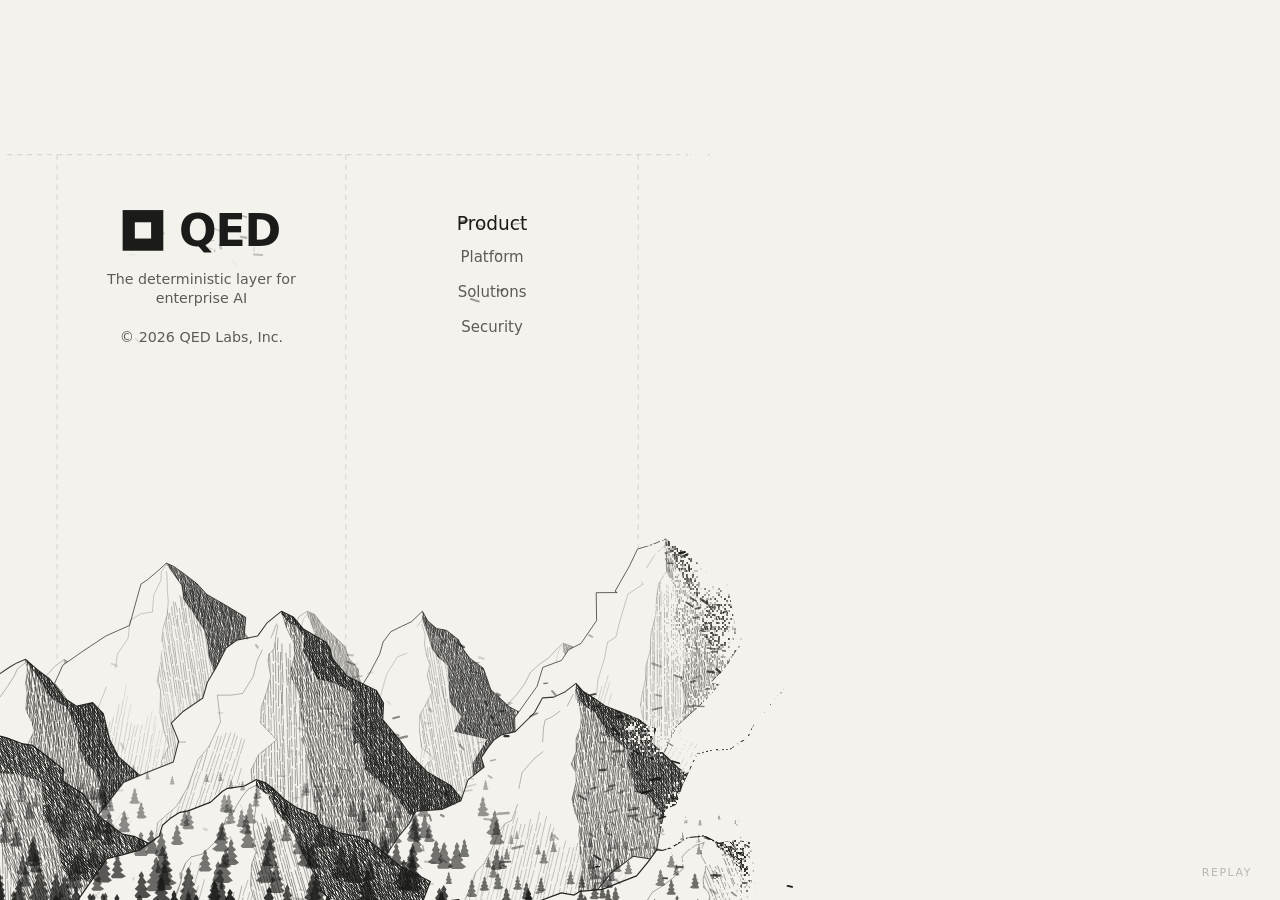
==== commit a825ec2e: "Rebuild the range as faceted peaks Replace the heightfield engraving with an explicit mountain model" ====
--- a/demo/qed-dissolve.html
+++ b/demo/qed-dissolve.html
@@ -159,6 +159,16 @@
   if(!b){ b = {a:a, w:w, p:new Path2D()}; this.buckets.set(k,b); }
   b.p.moveTo(x1,y1); b.p.lineTo(x2,y2);
 };
+Pen.prototype.flushInto = function(g){
+  g.lineCap = 'round';
+  for(const b of this.buckets.values()){
+    if(b.a <= 0.02) continue;
+    g.strokeStyle = 'rgba(26,26,24,'+b.a+')';
+    g.lineWidth = b.w;
+    g.stroke(b.p);
+  }
+  this.buckets.clear();
+};
 Pen.prototype.flush = function(){
   const g = this.g;
   g.lineCap = 'round';
@@ -171,169 +181,171 @@
   this.buckets.clear();
 };
 
-// silhouette as a height array across the design width (+ bleed)
-const BLEED = 0.145;                        // fraction of the design width
-function makeRidge(cfg){
-  const N = 1400;
-  const bl = BLEED*DW;
-  const x0 = -bl, x1 = DW + bl;
-  const kx = cfg.kx || 1;
-  const ys = new Float32Array(N);
-  let maxH = 1;
-  for(const p of cfg.peaks) maxH = Math.max(maxH, cfg.base - p.y);
-  for(let i=0;i<N;i++){
-    const x = x0 + (x1-x0)*i/(N-1);
-    let h = 0;
-    for(const p of cfg.peaks){
-      const t = (x - p.x)/p.w;
-      const a = 1 - Math.abs(t);
-      if(a > 0) h = Math.max(h, (cfg.base - p.y) * Math.pow(a, p.s||1.5));
+/* ------------------------------------------------------------------ *
+ *  Faceted peaks
+ *
+ *  A mountain is an apex with a fan of jagged ridge lines falling to its
+ *  base. Adjacent ridges bound a FACET — one plane of rock that is hatched
+ *  as a unit: bright snow, grey rock or near-black shadow. Hard planes
+ *  meeting at sharp aretes is what makes the range read as cut stone
+ *  instead of fuzz.
+ * ------------------------------------------------------------------ */
+
+function ridgeline(ax, ay, bx, by, seed, jag){
+  const n = 24, pts = new Array(n+1);
+  for(let i=0;i<=n;i++){
+    const t = i/n;
+    const bow = Math.pow(t, 1.22);               // concave — steep at the summit
+    let x = ax + (bx-ax)*t;
+    let y = ay + (by-ay)*bow;
+    const amp = jag * Math.pow(Math.sin(Math.min(1, t*1.06)*Math.PI), 0.6);
+    x += (ridged1(t*6.5 + seed*13.7, seed) - .45) * amp;
+    y += (vnoise1(t*13 + seed*7.1, seed+5) - .5) * amp * .8;
+    pts[i] = [x, y];
+  }
+  pts[0] = [ax, ay];
+  return pts;
+}
+
+function buildMountain(cfg){
+  const {ax, ay, w, by, seed} = cfg;
+  const rng = mulberry32(seed*7919 + 11);
+  const R = (lo,hi)=>lo+(hi-lo)*rng();
+  const k = cfg.spurs;
+  const ridges = [];
+  for(let i=0;i<=k;i++){
+    const t = i/k;
+    const bx = ax - w + 2*w*t + R(-w*0.05, w*0.05);
+    // spurs near the centre run toward the viewer, so their feet sit lower
+    const bY = by + Math.sin(t*Math.PI)*cfg.dip + R(-10, 10);
+    const jag = cfg.jag * (0.75 + 0.7*Math.abs(t-0.5)*2);
+    ridges.push(ridgeline(ax, ay + (i===0||i===k ? 0 : R(0, 14)), bx, bY, seed + i*17, jag));
+  }
+
+  // facets between neighbouring ridges
+  const facets = [];
+  for(let i=0;i<k;i++){
+    const A = ridges[i], B = ridges[i+1];
+    const poly = new Path2D();
+    poly.moveTo(A[0][0], A[0][1]);
+    for(const q of A) poly.lineTo(q[0], q[1]);
+    poly.lineTo(B[B.length-1][0], B[B.length-1][1]);
+    for(let j=B.length-1;j>=0;j--) poly.lineTo(B[j][0], B[j][1]);
+    poly.closePath();
+    const mbx = (A[A.length-1][0] + B[B.length-1][0])/2;
+    const mby = (A[A.length-1][1] + B[B.length-1][1])/2;
+    facets.push({poly, mbx, mby, i});
+  }
+
+  // tone: light from the upper-left, so right-facing planes fall into shadow.
+  // Adjacent facets are pushed apart so every arete is a visible tone break.
+  for(const f of facets){
+    const dirx = clamp((f.mbx - ax)/w, -1, 1);
+    f.tone = clamp(0.52 + dirx*0.62 + R(-0.14, 0.14), 0.02, 1);
+  }
+  for(let i=1;i<facets.length;i++){
+    const d = facets[i].tone - facets[i-1].tone;
+    if(Math.abs(d) < 0.30){
+      const push = (0.30 - Math.abs(d)) * (d >= 0 ? 1 : -1);
+      facets[i].tone = clamp(facets[i].tone + push*0.8, 0.02, 1);
+      facets[i-1].tone = clamp(facets[i-1].tone - push*0.35, 0.02, 1);
     }
-    // secondary shoulders + saddles
-    h += cfg.detail * (fbm1(x/(230*kx), cfg.seed) - .38) * (0.30 + 0.85*h/maxH);
-    // jagged rock: ridged noise at two scales, present all the way down the flanks
-    const rel = clamp(h/maxH, 0, 1);
-    h += cfg.jag * (ridged1(x/(44*kx), cfg.seed+41, 3) - .45) * (0.35 + 0.65*rel);
-    h += cfg.jag * 0.34 * (ridged1(x/(15*kx), cfg.seed+77, 2) - .45) * Math.pow(rel, 1.3);
-    ys[i] = cfg.base - Math.max(h, 0);
-  }
-  return {ys, x0, x1, N, base:cfg.base, cfg};
-}
-function ridgeY(r, x){
-  const t = clamp((x - r.x0)/(r.x1 - r.x0), 0, 1) * (r.N-1);
-  const i = Math.floor(t), f = t - i;
-  const a = r.ys[i], b = r.ys[Math.min(i+1, r.N-1)];
-  return a + (b-a)*f;
-}
-function ridgeSlope(r, x){
-  const d = 7*(r.cfg.kx||1);
-  return (ridgeY(r, x+d) - ridgeY(r, x-d)) / (2*d);
-}
-// the face below the crest is smooth even where the crest itself is serrated,
-// so shading reads the macro form, not the summit jitter
-function ridgeSlopeWide(r, x){
-  const d = 62*(r.cfg.kx||1);
-  let a = 0, b = 0;
-  for(let k=1;k<=3;k++){ a += ridgeY(r, x - d*k/3); b += ridgeY(r, x + d*k/3); }
-  return (b - a) / (2*d*2);
-}
-
-function drawRidge(g, r, o){
-  const pen = new Pen(g);
-  const kx = o.kx || 1, kv = o.kv || 1;
-  const bottom = DH*1.151;
-  const sd = r.cfg.seed;
-
-  // silhouette, used for both the knock-out fill and the clip
-  const sil = new Path2D();
-  sil.moveTo(r.x0, bottom);
-  for(let x = r.x0; x <= r.x1; x += 2*kx) sil.lineTo(x, ridgeY(r,x));
-  sil.lineTo(r.x1, bottom);
-  sil.closePath();
-  g.fillStyle = PAPER;
-  g.fill(sil);
+  }
+
+  // outline of the whole mass, for occlusion + the crisp skyline
+  const out = new Path2D();
+  const Lr = ridges[0], Rr = ridges[k];
+  out.moveTo(Lr[Lr.length-1][0], Lr[Lr.length-1][1]);
+  for(let j=Lr.length-1;j>=0;j--) out.lineTo(Lr[j][0], Lr[j][1]);
+  for(const q of Rr) out.lineTo(q[0], q[1]);
+  out.closePath();
+  return {cfg, ridges, facets, out, ax, ay, w};
+}
+
+// hatch one facet: parallel broken strokes along its fall line, spacing and
+// weight from tone; the darkest planes get cross-hatch until they read black.
+function hatchFacet(g, M, f, o){
+  const {ax, ay} = M;
+  let dx = f.mbx - ax, dy = f.mby - ay;
+  const L = Math.hypot(dx, dy) || 1;
+  dx/=L; dy/=L;
+  const px = -dy, py = dx;
+  const t = f.tone;
+
+  // rendering recipe per tone band
+  let passes, gap, alpha, wgt, snow;
+  if(t < 0.24){       passes=1; gap=8.5; alpha=.30; wgt=.7;  snow=.66; }
+  else if(t < 0.45){  passes=1; gap=5.6; alpha=.42; wgt=.8;  snow=.40; }
+  else if(t < 0.66){  passes=1; gap=3.6; alpha=.60; wgt=.9;  snow=.14; }
+  else if(t < 0.85){  passes=2; gap=2.9; alpha=.72; wgt=1.0; snow=0;   }
+  else {              passes=3; gap=2.0; alpha=.95; wgt=1.15; snow=0;  }
+  gap *= o.k; wgt *= o.k;
 
   g.save();
-  g.clip(sil);
-
-  // Facets. The range is cut into bands; each band gets its own tone and its
-  // own drift, so faces alternate light/dark and the boundaries read as arêtes.
-  const bandAt = x => {
-    const v = vnoise1(x/(78*kx), sd+7)*0.62 + vnoise1(x/(26*kx), sd+19)*0.38;
-    return Math.floor(v*8);
-  };
-  const bandTone  = i => 0.60 + 0.40*hash1(i*3.7, sd+31);
-  const bandDrift = i => (hash1(i*5.1, sd+43) - 0.5)*0.22;
-
-  // 1. faces — short parallel strokes along the fall line. Independent marks,
-  //    never a connected walk, so tone comes from packing rather than streaks.
-  const hx = o.hatchX, hy = o.hatchY;
-  let prevBand = bandAt(r.x0);
-  const aretes = [];
-  for(let x = r.x0; x < r.x1; x += hx){
-    const top = ridgeY(r, x);
-    if(top > bottom) continue;
-    const band = bandAt(x);
-    if(band !== prevBand){ aretes.push(x); prevBand = band; }
-    const tone  = bandTone(band);
-    const slope = ridgeSlopeWide(r, x);
-    const shade = clamp(0.5 + slope*1.30, 0, 1);
-    const dirx  = clamp(slope, -1.7, 1.7)*0.50 + bandDrift(band);
-    // scalloped snowline: strokes stop hard, leaving crisp white fields
-    const snow = (42 + 82*vnoise1(x/(52*kx), sd+23))*kv;
-    const faceH = bottom - top;
-    for(let d = rr(0, hy); d < faceH; d += hy){
-      const y = top + d;
-      const depth = clamp(d/(560*kv), 0, 1);
-      // smooth 2-D mottling keeps the tone from reading as vertical stripes
-      const mottle = 0.70 + 0.62*vnoise2(x/(78*kx), y/(88*kv), sd+3);
-      let dens = (0.12 + shade*1.10) * (0.52 + 0.62*tone) * mottle * (0.86 + 0.58*depth) * o.dens;
-      if(shade < 0.44 && d < snow) dens *= 0.12;
-      if(d < 14*kv) dens *= 0.35;                    // keep the crest edge clean
-      if(rnd() > dens) continue;
-      const len = rr(1.1, 2.6)*hy;
-      const jx = x + rr(-hx*0.55, hx*0.55);
-      const jy = y + rr(-hy*0.45, hy*0.45);
-      const ex = jx + dirx*len + (vnoise1((jy)/(15*kx), sd+13)-.5)*2.2*kx;
-      const ey = jy + len;
-      if(ey < ridgeY(r, ex) || jy < ridgeY(r, jx)) continue;
-      pen.line(jx, jy, ex, ey, o.hatch*rr(0.62, 1.15), o.hatchW);
-      // cross-hatch only in the deepest shadow, to push it darker still
-      if(dens > 0.80 && rnd() < 0.30){
-        const cl = rr(0.7, 1.6)*hy;
-        pen.line(jx, jy, jx + cl*0.9, jy + cl*0.25, o.hatch*rr(0.5,0.9), o.hatchW*0.9);
+  g.clip(f.poly);
+  const reach = L*1.25;
+  const halfW = M.w*1.1;
+  for(let pass=0; pass<passes; pass++){
+    // each extra pass rotates a touch — classic cross-hatch
+    const rot = pass*0.30;
+    const c = Math.cos(rot), sn = Math.sin(rot);
+    const ddx = dx*c - dy*sn, ddy = dx*sn + dy*c;
+    const ppx = -ddy, ppy = ddx;
+    const spacing = gap*(1 + pass*0.35);
+    for(let off = -halfW; off <= halfW; off += spacing){
+      const jo = off + rr(-spacing*0.3, spacing*0.3);
+      let sx = ax + ppx*jo - ddx*L*0.08;
+      let sy = ay + ppy*jo - ddy*L*0.08;
+      // broken into dashes with hand jitter
+      let dpos = rr(0, 10*o.k);
+      while(dpos < reach){
+        const dl = rr(12, 30)*o.k;
+        const gpost = rr(1.5, 4.5)*o.k;
+        const x1 = sx + ddx*dpos, y1 = sy + ddy*dpos;
+        const frac = dpos/reach;
+        if(snow > 0 && frac < snow*(0.8 + 0.45*vnoise1(jo/(26*o.k), M.cfg.seed+3))){
+          dpos += dl + gpost; continue;      // bare snow near the summit
+        }
+        const x2 = sx + ddx*(dpos+dl) + rr(-1,1)*o.k;
+        const y2 = sy + ddy*(dpos+dl) + rr(-1,1)*o.k;
+        const breathe = 0.72 + 0.55*vnoise1((jo*0.7 + dpos*0.9)/(34*o.k), M.cfg.seed+7);
+        o.pen.line(x1, y1, x2, y2, alpha*o.a*breathe, wgt);
+        dpos += dl + gpost;
       }
     }
   }
-
-  // 2. arêtes — the hard creases where two faces meet
-  for(const ax of aretes){
-    const top = ridgeY(r, ax);
-    if(top > bottom - 40*kv) continue;
-    const slope = ridgeSlopeWide(r, ax);
-    let px = ax, py = top + rr(0, 5)*kv;
-    let dx = clamp(slope, -1.7, 1.7)*0.42 + (hash1(ax, sd+51)-0.5)*0.14;
-    const steps = Math.round(rr(0.25, 0.62)*(bottom - top)/(6*kv));
-    const a0 = o.crease*rr(0.75, 1.0);
-    for(let k=0;k<steps;k++){
-      const nx = px + dx*6*kv + (vnoise1((px + k*9)/(13*kx), sd+9)-.5)*1.8*kx;
-      const ny = py + 6*kv;
-      if(ny > bottom || ny < ridgeY(r, nx)) break;
-      pen.line(px, py, nx, ny, a0*(1 - 0.5*k/steps), o.creaseW);
-      px = nx; py = ny; dx *= 0.99;
+  o.pen.flushInto(g);
+  g.restore();
+}
+
+function drawMountain(g, M, o){
+  // paper knock-out so this mass occludes what is behind it
+  g.fillStyle = PAPER;
+  g.fill(M.out);
+
+  for(const f of M.facets) hatchFacet(g, M, f, o);
+
+  // aretes — the internal ridges, drawn as crisp creases
+  g.lineJoin = 'round'; g.lineCap = 'round';
+  for(let i=1;i<M.ridges.length-1;i++){
+    const rl = M.ridges[i];
+    // heavier where the facets it separates contrast strongly
+    const c = Math.abs(M.facets[i].tone - M.facets[i-1].tone);
+    g.strokeStyle = 'rgba(26,26,24,'+(o.a*(0.30 + 0.55*c)).toFixed(3)+')';
+    g.lineWidth = o.k*(0.8 + 0.7*c);
+    g.beginPath();
+    g.moveTo(rl[0][0], rl[0][1]);
+    for(let j=1;j<rl.length;j++){
+      if(vnoise1(j*1.7 + i*3.1, M.cfg.seed+29) < 0.80) g.lineTo(rl[j][0], rl[j][1]);
+      else g.moveTo(rl[j][0], rl[j][1]);
     }
-  }
-
-  // 3. rock ledges — short horizontal ticks that break the fall lines up
-  for(let x = r.x0; x < r.x1; x += 7*kx){
-    const top = ridgeY(r, x);
-    const slope = ridgeSlopeWide(r, x);
-    const shade = clamp(0.5 + slope*1.30, 0, 1);
-    if(shade < 0.48) continue;
-    const n = Math.round(rr(0, 4));
-    for(let k=0;k<n;k++){
-      const d = rr(20, 320)*kv;
-      const y = top + d;
-      if(y > bottom) continue;
-      const l = rr(2.5, 9)*kx;
-      pen.line(x, y, x + l, y + rr(-1.2, 1.2)*kv, o.hatch*rr(0.6, 1.15), o.hatchW);
-    }
-  }
-
-  // 4. crest last, so the outline always stays crisp on top of the shading
-  g.beginPath();
-  for(let x = r.x0; x <= r.x1; x += 1.6*kx){
-    const y = ridgeY(r,x) + (vnoise1(x/(5*kx), sd+3)-.5)*o.wob;
-    if(x === r.x0) g.moveTo(x,y); else g.lineTo(x,y);
-  }
-  g.strokeStyle = 'rgba(26,26,24,'+o.crest+')';
-  g.lineWidth = o.crestW;
-  g.lineJoin = 'round';
-  g.lineCap = 'round';
-  g.stroke();
-
-  pen.flush();
-  g.restore();
+    g.stroke();
+  }
+
+  // skyline — always the strongest line in the drawing
+  g.strokeStyle = 'rgba(26,26,24,'+(o.a*0.95).toFixed(3)+')';
+  g.lineWidth = o.k*1.5;
+  g.stroke(M.out);
 }
 
 function drawConifer(g, x, y, h, alpha){
@@ -384,68 +396,52 @@
 /* ------------------------------------------------------------------ *
  *  Static scene: dashed grid, ranges, logo
  * ------------------------------------------------------------------ */
-// ranges are stored normalised (fractions of the design box) so the same
-// art re-fits itself to the wide and narrow layouts
-const RANGE_SPECS = [
-  {baseOff:0.1244, seed:11, detail:0.1200, jag:0.0560,
-   peaks:[{px:-0.0223,pw:0.3454,ph:0.5022,s:0.95},
-          {px:0.2228,pw:0.2897,ph:0.4711,s:0.9},
-          {px:0.4568,pw:0.3565,ph:0.5271,s:0.85},
-          {px:0.6964,pw:0.3343,ph:0.5556,s:0.85},
-          {px:0.9025,pw:0.3565,ph:0.5804,s:0.9},
-          {px:1.1031,pw:0.3120,ph:0.5111,s:0.95}],
-   o:{crest:.50, crestW:1.05, wob:2.2, crease:.26, creaseW:.85, hatchX:3.0, hatchY:6.0, hatch:.24, hatchW:.75, dens:.54}},
-  {baseOff:0.1244, seed:29, detail:0.1422, jag:0.0640,
-   peaks:[{px:0.0334,pw:0.2897,ph:0.5502,s:0.9},
-          {px:0.1961,pw:0.2618,ph:0.6089,s:0.82},
-          {px:0.3120,pw:0.2396,ph:0.5467,s:0.9},
-          {px:0.4457,pw:0.2618,ph:0.5111,s:0.95},
-          {px:0.5627,pw:0.2507,ph:0.5911,s:0.85},
-          {px:0.6407,pw:0.2340,ph:0.6284,s:0.8},
-          {px:0.7532,pw:0.2897,ph:0.6996,s:0.78},
-          {px:0.8802,pw:0.2618,ph:0.5947,s:0.88},
-          {px:1.0362,pw:0.2897,ph:0.5449,s:0.95}],
-   o:{crest:.86, crestW:1.30, wob:2.6, crease:.46, creaseW:1.0, hatchX:2.6, hatchY:5.4, hatch:.36, hatchW:.8, dens:.88}},
-  {baseOff:0.1244, seed:53, detail:0.1244, jag:0.0640,
-   peaks:[{px:0.1003,pw:0.2897,ph:0.4596,s:0.88},
-          {px:0.3148,pw:0.2786,ph:0.5004,s:0.85},
-          {px:0.5014,pw:0.2897,ph:0.4258,s:0.95},
-          {px:0.6574,pw:0.2674,ph:0.4827,s:0.86},
-          {px:0.8022,pw:0.3120,ph:0.5129,s:0.84},
-          {px:1.0028,pw:0.2897,ph:0.4542,s:0.92}],
-   o:{crest:.94, crestW:1.45, wob:2.8, crease:.54, creaseW:1.1, hatchX:2.4, hatchY:5.2, hatch:.44, hatchW:.85, dens:.98}},
-  {baseOff:0.1422, seed:71, detail:0.1067, jag:0.0500,
-   peaks:[{px:0.0223,pw:0.3120,ph:0.3493,s:0.92},
-          {px:0.2396,pw:0.3008,ph:0.4062,s:0.86},
-          {px:0.4401,pw:0.3120,ph:0.3369,s:0.95},
-          {px:0.6184,pw:0.2897,ph:0.3849,s:0.88},
-          {px:0.7911,pw:0.3343,ph:0.4151,s:0.86},
-          {px:1.0139,pw:0.3120,ph:0.3600,s:0.94}],
-   o:{crest:1.0, crestW:1.60, wob:3.0, crease:.60, creaseW:1.2, hatchX:2.3, hatchY:5.0, hatch:.50, hatchW:.9, dens:1.06}},
+// composition, normalised to the design box; mSpan slices it for narrow layouts
+const PEAK_LAYERS = [
+  { a:.34, k:.80, peaks:[   // far haze
+    {px:.05,ph:.30,pw:.145,spurs:3,dip:16,jag:26,by:1.00},
+    {px:.24,ph:.36,pw:.16, spurs:3,dip:16,jag:30,by:1.00},
+    {px:.44,ph:.32,pw:.15, spurs:3,dip:16,jag:26,by:1.00},
+    {px:.62,ph:.40,pw:.17, spurs:3,dip:16,jag:32,by:1.00},
+    {px:.82,ph:.34,pw:.15, spurs:3,dip:16,jag:28,by:1.00},
+    {px:.98,ph:.30,pw:.14, spurs:3,dip:16,jag:26,by:1.00}]},
+  { a:.72, k:.92, peaks:[   // main skyline
+    {px:.13,ph:.44,pw:.20, spurs:4,dip:26,jag:44,by:1.02},
+    {px:.33,ph:.38,pw:.18, spurs:4,dip:24,jag:40,by:1.02},
+    {px:.52,ph:.47,pw:.21, spurs:5,dip:26,jag:46,by:1.02},
+    {px:.70,ph:.58,pw:.24, spurs:5,dip:30,jag:54,by:1.02},   // the tall one
+    {px:.90,ph:.42,pw:.19, spurs:4,dip:24,jag:42,by:1.02}]},
+  { a:.90, k:1.0, peaks:[   // mid
+    {px:.02,ph:.36,pw:.21, spurs:4,dip:30,jag:44,by:1.06},
+    {px:.22,ph:.42,pw:.23, spurs:5,dip:34,jag:50,by:1.06},
+    {px:.45,ph:.33,pw:.20, spurs:4,dip:30,jag:42,by:1.06},
+    {px:.67,ph:.38,pw:.22, spurs:5,dip:34,jag:48,by:1.06},
+    {px:.88,ph:.44,pw:.23, spurs:5,dip:34,jag:50,by:1.06}]},
+  { a:1.0, k:1.12, peaks:[  // foreground shoulders
+    {px:-.02,ph:.34,pw:.26, spurs:5,dip:40,jag:52,by:1.12},
+    {px:.20,ph:.27,pw:.22, spurs:4,dip:36,jag:44,by:1.12},
+    {px:.55,ph:.22,pw:.24, spurs:4,dip:36,jag:40,by:1.14},
+    {px:.83,ph:.30,pw:.26, spurs:5,dip:40,jag:48,by:1.12},
+    {px:1.03,ph:.36,pw:.24,spurs:5,dip:40,jag:50,by:1.12}]},
 ];
 
-// mSpan is how much of the range the layout shows: 1 = the whole thing, 0.5 =
-// the middle half at twice the scale. Vertical scale follows the horizontal one,
-// so the drawing keeps its proportions in every layout.
-function rangesFor(){
-  const kx = DW/(1795*(L.mSpan||1));
-  const kv = kx;
-  return RANGE_SPECS.map(R => {
-    const base = DH + R.baseOff*DH;
-    const o = Object.assign({}, R.o, {kx, kv,
-      crestW:R.o.crestW*kx, wob:R.o.wob*kv, creaseW:R.o.creaseW*kx,
-      hatchX:R.o.hatchX*kx, hatchY:R.o.hatchY*kv,
-      hatchW:R.o.hatchW*kx, cliffGap:R.o.cliffGap*kx});
-    const cfg = {
-      base, seed:R.seed, kx, kv,
-      detail:R.detail*1125*kv, jag:R.jag*1125*kv,
-      peaks:R.peaks.map(q => ({
-        x:(q.px - 0.5)*1795*kx + DW/2,
-        w:q.pw*1795*kx,
-        y:base - q.ph*1125*kv, s:q.s}))
-    };
-    return {cfg, o};
-  });
+function drawPeaks(g){
+  const kx = DW/(1795*(L.mSpan||1));    // world scale for this layout
+  let seed = 101;
+  for(const layer of PEAK_LAYERS){
+    const o = { a:layer.a, k:layer.k*kx, pen:new Pen(g) };
+    for(const P of layer.peaks){
+      const M = buildMountain({
+        ax:(P.px - 0.5)*1795*kx + DW/2,
+        ay:DH*P.by - P.ph*1125*kx,
+        w: P.pw*1795*kx,
+        by:DH*P.by,
+        dip:P.dip*kx, jag:P.jag*kx,
+        spurs:P.spurs, seed:(seed += 13)
+      });
+      drawMountain(g, M, o);
+    }
+  }
 }
 
 function drawGrid(g){
@@ -500,7 +496,7 @@
   g.setTransform(S*DPR,0,0,S*DPR, offX*DPR, offY*DPR);
   rnd = mulberry32(20260828);
   drawGrid(g);
-  for(const R of rangesFor()) drawRidge(g, makeRidge(R.cfg), R.o);
+  drawPeaks(g);
   // foreground treeline hugging the bottom edge, dense at the outer corners
   const tk = DW/(1795*(L.mSpan||1));
   for(const b of [
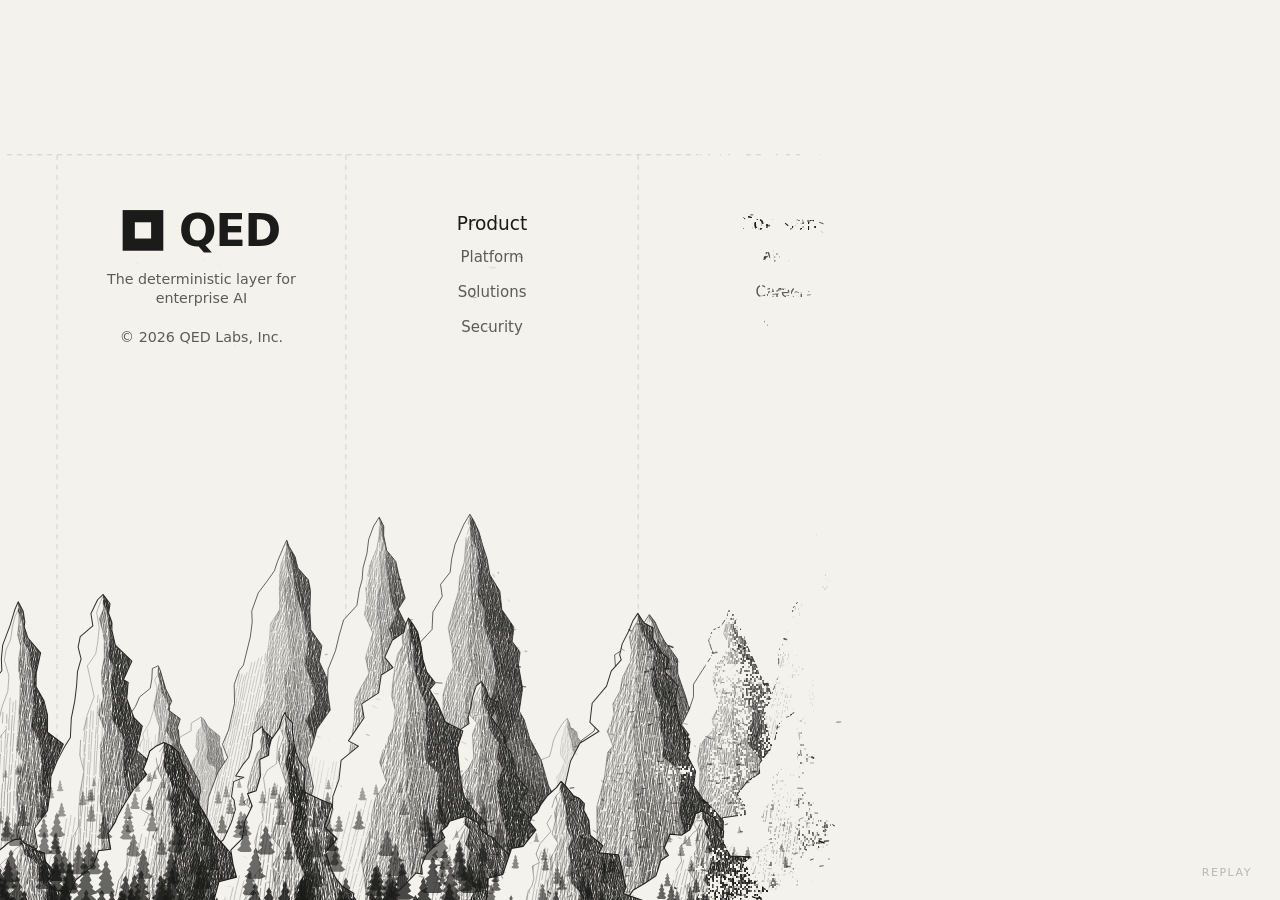
==== commit d28534b8: "Densify the range and refine the dissolve to sand grain Composition: each layer now generates a pack" ====
--- a/demo/qed-dissolve.html
+++ b/demo/qed-dissolve.html
@@ -199,8 +199,9 @@
     let x = ax + (bx-ax)*t;
     let y = ay + (by-ay)*bow;
     const amp = jag * Math.pow(Math.sin(Math.min(1, t*1.06)*Math.PI), 0.6);
-    x += (ridged1(t*6.5 + seed*13.7, seed) - .45) * amp;
-    y += (vnoise1(t*13 + seed*7.1, seed+5) - .5) * amp * .8;
+    x += (ridged1(t*11 + seed*13.7, seed) - .45) * amp * .5
+       + (ridged1(t*23 + seed*5.3, seed+9) - .45) * amp * .22;
+    y += (vnoise1(t*17 + seed*7.1, seed+5) - .5) * amp * .35;
     pts[i] = [x, y];
   }
   pts[0] = [ax, ay];
@@ -241,7 +242,7 @@
   // Adjacent facets are pushed apart so every arete is a visible tone break.
   for(const f of facets){
     const dirx = clamp((f.mbx - ax)/w, -1, 1);
-    f.tone = clamp(0.52 + dirx*0.62 + R(-0.14, 0.14), 0.02, 1);
+    f.tone = clamp(0.60 + dirx*0.55 + R(-0.13, 0.13), 0.06, 1);
   }
   for(let i=1;i<facets.length;i++){
     const d = facets[i].tone - facets[i-1].tone;
@@ -274,11 +275,11 @@
 
   // rendering recipe per tone band
   let passes, gap, alpha, wgt, snow;
-  if(t < 0.24){       passes=1; gap=8.5; alpha=.30; wgt=.7;  snow=.66; }
-  else if(t < 0.45){  passes=1; gap=5.6; alpha=.42; wgt=.8;  snow=.40; }
-  else if(t < 0.66){  passes=1; gap=3.6; alpha=.60; wgt=.9;  snow=.14; }
-  else if(t < 0.85){  passes=2; gap=2.9; alpha=.72; wgt=1.0; snow=0;   }
-  else {              passes=3; gap=2.0; alpha=.95; wgt=1.15; snow=0;  }
+  if(t < 0.24){       passes=1; gap=6.6; alpha=.34; wgt=.75; snow=.52; }
+  else if(t < 0.45){  passes=1; gap=4.4; alpha=.48; wgt=.85; snow=.26; }
+  else if(t < 0.66){  passes=2; gap=3.1; alpha=.62; wgt=.9;  snow=.07; }
+  else if(t < 0.85){  passes=2; gap=2.4; alpha=.78; wgt=1.0; snow=0;   }
+  else {              passes=3; gap=1.8; alpha=.96; wgt=1.15; snow=0;  }
   gap *= o.k; wgt *= o.k;
 
   g.save();
@@ -308,7 +309,8 @@
         }
         const x2 = sx + ddx*(dpos+dl) + rr(-1,1)*o.k;
         const y2 = sy + ddy*(dpos+dl) + rr(-1,1)*o.k;
-        const breathe = 0.72 + 0.55*vnoise1((jo*0.7 + dpos*0.9)/(34*o.k), M.cfg.seed+7);
+        const breathe = (0.72 + 0.55*vnoise1((jo*0.7 + dpos*0.9)/(34*o.k), M.cfg.seed+7))
+                      * (0.80 + 0.55*frac);
         o.pen.line(x1, y1, x2, y2, alpha*o.a*breathe, wgt);
         dpos += dl + gpost;
       }
@@ -396,48 +398,42 @@
 /* ------------------------------------------------------------------ *
  *  Static scene: dashed grid, ranges, logo
  * ------------------------------------------------------------------ */
-// composition, normalised to the design box; mSpan slices it for narrow layouts
+// composition, normalised to the design box; mSpan slices it for narrow layouts.
+// Each layer is a dense generated row of narrow, sharp peaks; the skyline row
+// carries one dominant summit right of centre.
 const PEAK_LAYERS = [
-  { a:.34, k:.80, peaks:[   // far haze
-    {px:.05,ph:.30,pw:.145,spurs:3,dip:16,jag:26,by:1.00},
-    {px:.24,ph:.36,pw:.16, spurs:3,dip:16,jag:30,by:1.00},
-    {px:.44,ph:.32,pw:.15, spurs:3,dip:16,jag:26,by:1.00},
-    {px:.62,ph:.40,pw:.17, spurs:3,dip:16,jag:32,by:1.00},
-    {px:.82,ph:.34,pw:.15, spurs:3,dip:16,jag:28,by:1.00},
-    {px:.98,ph:.30,pw:.14, spurs:3,dip:16,jag:26,by:1.00}]},
-  { a:.72, k:.92, peaks:[   // main skyline
-    {px:.13,ph:.44,pw:.20, spurs:4,dip:26,jag:44,by:1.02},
-    {px:.33,ph:.38,pw:.18, spurs:4,dip:24,jag:40,by:1.02},
-    {px:.52,ph:.47,pw:.21, spurs:5,dip:26,jag:46,by:1.02},
-    {px:.70,ph:.58,pw:.24, spurs:5,dip:30,jag:54,by:1.02},   // the tall one
-    {px:.90,ph:.42,pw:.19, spurs:4,dip:24,jag:42,by:1.02}]},
-  { a:.90, k:1.0, peaks:[   // mid
-    {px:.02,ph:.36,pw:.21, spurs:4,dip:30,jag:44,by:1.06},
-    {px:.22,ph:.42,pw:.23, spurs:5,dip:34,jag:50,by:1.06},
-    {px:.45,ph:.33,pw:.20, spurs:4,dip:30,jag:42,by:1.06},
-    {px:.67,ph:.38,pw:.22, spurs:5,dip:34,jag:48,by:1.06},
-    {px:.88,ph:.44,pw:.23, spurs:5,dip:34,jag:50,by:1.06}]},
-  { a:1.0, k:1.12, peaks:[  // foreground shoulders
-    {px:-.02,ph:.34,pw:.26, spurs:5,dip:40,jag:52,by:1.12},
-    {px:.20,ph:.27,pw:.22, spurs:4,dip:36,jag:44,by:1.12},
-    {px:.55,ph:.22,pw:.24, spurs:4,dip:36,jag:40,by:1.14},
-    {px:.83,ph:.30,pw:.26, spurs:5,dip:40,jag:48,by:1.12},
-    {px:1.03,ph:.36,pw:.24,spurs:5,dip:40,jag:50,by:1.12}]},
+  {a:.42, k:.70, by:1.00, n:12, ph:[.22,.36], pw:[.050,.085], spurs:3, dip:14, jag:34, seed:900},
+  {a:.78, k:.84, by:1.03, n:11, ph:[.30,.52], pw:[.058,.098], spurs:4, dip:22, jag:48, seed:910,
+   hero:{px:.68, ph:.64, pw:.115}},
+  {a:.94, k:.94, by:1.07, n:11, ph:[.26,.46], pw:[.058,.098], spurs:4, dip:28, jag:50, seed:920},
+  {a:1.0, k:1.05, by:1.125, n:10, ph:[.20,.38], pw:[.066,.110], spurs:5, dip:34, jag:52, seed:930},
 ];
 
 function drawPeaks(g){
   const kx = DW/(1795*(L.mSpan||1));    // world scale for this layout
-  let seed = 101;
   for(const layer of PEAK_LAYERS){
     const o = { a:layer.a, k:layer.k*kx, pen:new Pen(g) };
-    for(const P of layer.peaks){
+    const rngL = mulberry32(layer.seed);
+    const RL = (lo,hi)=>lo+(hi-lo)*rngL();
+    const peaks = [];
+    for(let i=0;i<layer.n;i++){
+      const px = -0.06 + 1.12*(i + 0.5)/layer.n + RL(-0.35,0.35)/layer.n;
+      peaks.push({px,
+        ph:RL(layer.ph[0], layer.ph[1]),
+        pw:RL(layer.pw[0], layer.pw[1]),
+        seed:layer.seed + i*13});
+    }
+    if(layer.hero) peaks.push({...layer.hero, seed:layer.seed + 777});
+    // shorter peaks first, so the big ones read in front of their neighbours
+    peaks.sort((p,q) => p.ph - q.ph);
+    for(const P of peaks){
       const M = buildMountain({
         ax:(P.px - 0.5)*1795*kx + DW/2,
-        ay:DH*P.by - P.ph*1125*kx,
+        ay:DH*layer.by - P.ph*1125*kx,
         w: P.pw*1795*kx,
-        by:DH*P.by,
-        dip:P.dip*kx, jag:P.jag*kx,
-        spurs:P.spurs, seed:(seed += 13)
+        by:DH*layer.by,
+        dip:layer.dip*kx, jag:layer.jag*kx,
+        spurs:layer.spurs, seed:P.seed
       });
       drawMountain(g, M, o);
     }
@@ -566,9 +562,9 @@
     for(let i=0;i<MW;i++){
       const xn = i/(MW-1);
       // clumps (drifting, low frequency) + per-cell grit
-      const chunk = vnoise2(i/50, j/50, 4);      // whole pieces let go together
-      const grain = vnoise2(i/16, j/16, 9);      // then break into smaller bits
-      const n = chunk*0.40 + grain*0.30 + nr()*0.30;
+      const chunk = vnoise2(i/24, j/24, 4);      // small clusters let go together
+      const grain = vnoise2(i/7,  j/7,  9);      // then crumble to sand
+      const n = chunk*0.30 + grain*0.34 + nr()*0.36;
       thr[i+j*MW] = xn*(1-EDGE) + n*EDGE;
     }
   }
@@ -601,7 +597,7 @@
  *  Flecks along the live edge
  * ------------------------------------------------------------------ */
 function spawn(p, speed, dir){
-  const want = Math.min(70, Math.round(Math.abs(speed)*2300));
+  const want = Math.min(150, Math.round(Math.abs(speed)*4200));
   if(want <= 0) return;
   const lo = Math.max(0, Math.floor((p - EDGE*1.1)*MW));
   const hi = Math.min(MW-1, Math.ceil((p + EDGE*0.6)*MW));
@@ -613,22 +609,22 @@
     const j = (Math.random()*MH)|0;
     const k = i + j*MW;
     if(ink[k] < 0.16) continue;
-    if(Math.abs(thr[k] - p) > 0.042) continue;
+    if(Math.abs(thr[k] - p) > 0.03) continue;
     made++;
-    const life = rr(0.34, 0.95);
+    const life = rr(0.22, 0.70);
     parts.push({
       x:(i + Math.random())*CELL,
       y:(j + Math.random())*CELL,
-      vx: rr(6, 62) + Math.abs(speed)*140,
-      vy: rr(-34, 20),
+      vx: rr(4, 44) + Math.abs(speed)*90,
+      vy: rr(-22, 14),
       rot: rr(-1, 1),
-      len: rr(3.2, 11),
-      w: rr(1.1, 2.6),
+      len: rr(1.6, 5.5),
+      w: rr(0.7, 1.7),
       a: rr(0.55, 1.0) * (0.45 + ink[k]),
       t: 0, life
     });
   }
-  if(parts.length > 1600) parts.splice(0, parts.length-1600);
+  if(parts.length > 2400) parts.splice(0, parts.length-2400);
 }
 
 function stepParts(dt){
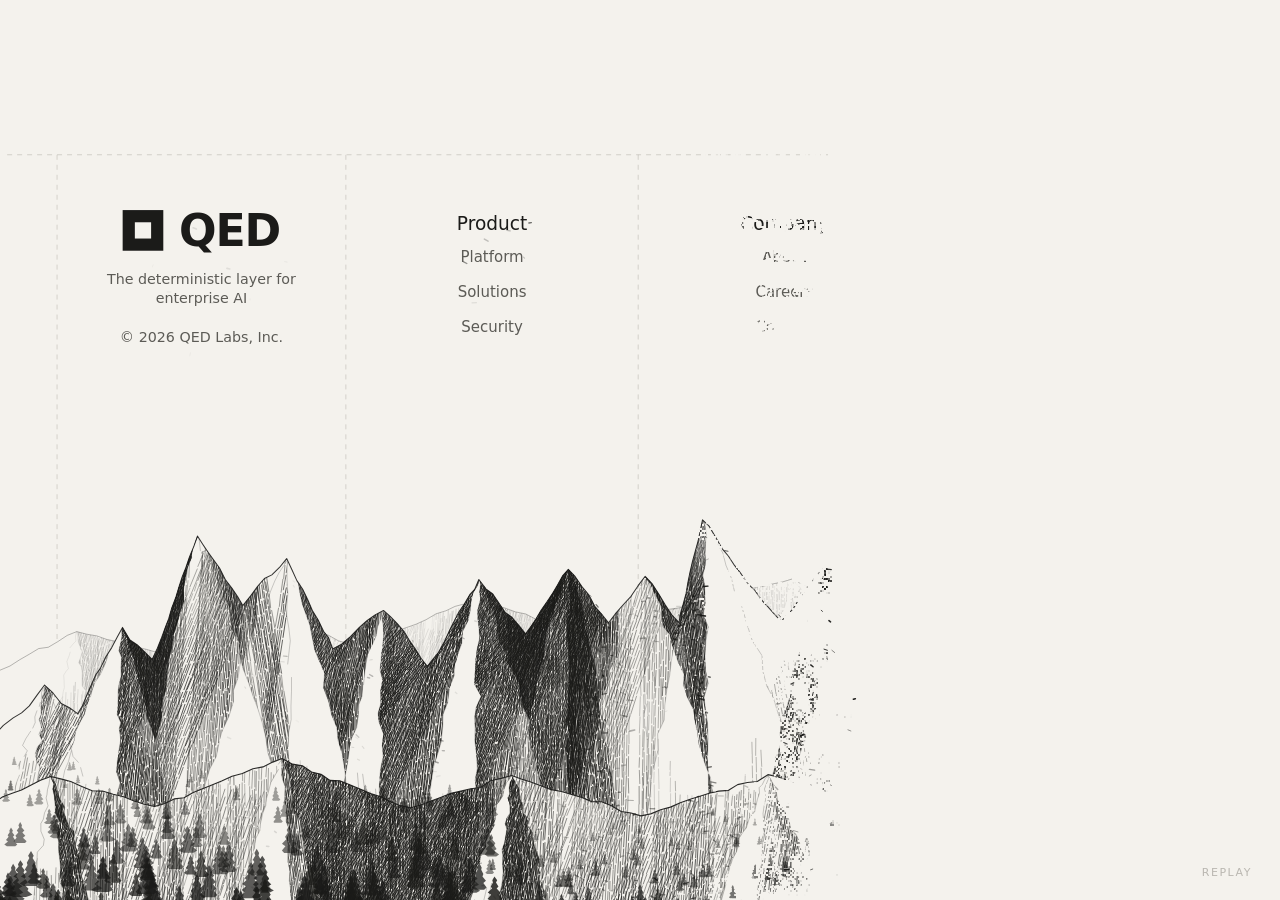
==== commit fd4ba089: "Trace the reference skylines and light the faces by its rule Replace generated compositions with sil" ====
--- a/demo/qed-dissolve.html
+++ b/demo/qed-dissolve.html
@@ -208,61 +208,6 @@
   return pts;
 }
 
-function buildMountain(cfg){
-  const {ax, ay, w, by, seed} = cfg;
-  const rng = mulberry32(seed*7919 + 11);
-  const R = (lo,hi)=>lo+(hi-lo)*rng();
-  const k = cfg.spurs;
-  const ridges = [];
-  for(let i=0;i<=k;i++){
-    const t = i/k;
-    const bx = ax - w + 2*w*t + R(-w*0.05, w*0.05);
-    // spurs near the centre run toward the viewer, so their feet sit lower
-    const bY = by + Math.sin(t*Math.PI)*cfg.dip + R(-10, 10);
-    const jag = cfg.jag * (0.75 + 0.7*Math.abs(t-0.5)*2);
-    ridges.push(ridgeline(ax, ay + (i===0||i===k ? 0 : R(0, 14)), bx, bY, seed + i*17, jag));
-  }
-
-  // facets between neighbouring ridges
-  const facets = [];
-  for(let i=0;i<k;i++){
-    const A = ridges[i], B = ridges[i+1];
-    const poly = new Path2D();
-    poly.moveTo(A[0][0], A[0][1]);
-    for(const q of A) poly.lineTo(q[0], q[1]);
-    poly.lineTo(B[B.length-1][0], B[B.length-1][1]);
-    for(let j=B.length-1;j>=0;j--) poly.lineTo(B[j][0], B[j][1]);
-    poly.closePath();
-    const mbx = (A[A.length-1][0] + B[B.length-1][0])/2;
-    const mby = (A[A.length-1][1] + B[B.length-1][1])/2;
-    facets.push({poly, mbx, mby, i});
-  }
-
-  // tone: light from the upper-left, so right-facing planes fall into shadow.
-  // Adjacent facets are pushed apart so every arete is a visible tone break.
-  for(const f of facets){
-    const dirx = clamp((f.mbx - ax)/w, -1, 1);
-    f.tone = clamp(0.60 + dirx*0.55 + R(-0.13, 0.13), 0.06, 1);
-  }
-  for(let i=1;i<facets.length;i++){
-    const d = facets[i].tone - facets[i-1].tone;
-    if(Math.abs(d) < 0.30){
-      const push = (0.30 - Math.abs(d)) * (d >= 0 ? 1 : -1);
-      facets[i].tone = clamp(facets[i].tone + push*0.8, 0.02, 1);
-      facets[i-1].tone = clamp(facets[i-1].tone - push*0.35, 0.02, 1);
-    }
-  }
-
-  // outline of the whole mass, for occlusion + the crisp skyline
-  const out = new Path2D();
-  const Lr = ridges[0], Rr = ridges[k];
-  out.moveTo(Lr[Lr.length-1][0], Lr[Lr.length-1][1]);
-  for(let j=Lr.length-1;j>=0;j--) out.lineTo(Lr[j][0], Lr[j][1]);
-  for(const q of Rr) out.lineTo(q[0], q[1]);
-  out.closePath();
-  return {cfg, ridges, facets, out, ax, ay, w};
-}
-
 // hatch one facet: parallel broken strokes along its fall line, spacing and
 // weight from tone; the darkest planes get cross-hatch until they read black.
 function hatchFacet(g, M, f, o){
@@ -275,8 +220,8 @@
 
   // rendering recipe per tone band
   let passes, gap, alpha, wgt, snow;
-  if(t < 0.24){       passes=1; gap=6.6; alpha=.34; wgt=.75; snow=.52; }
-  else if(t < 0.45){  passes=1; gap=4.4; alpha=.48; wgt=.85; snow=.26; }
+  if(t < 0.24){       passes=1; gap=7.5; alpha=.32; wgt=.75; snow=.68; }
+  else if(t < 0.45){  passes=1; gap=4.6; alpha=.46; wgt=.85; snow=.42; }
   else if(t < 0.66){  passes=2; gap=3.1; alpha=.62; wgt=.9;  snow=.07; }
   else if(t < 0.85){  passes=2; gap=2.4; alpha=.78; wgt=1.0; snow=0;   }
   else {              passes=3; gap=1.8; alpha=.96; wgt=1.15; snow=0;  }
@@ -295,6 +240,10 @@
     const spacing = gap*(1 + pass*0.35);
     for(let off = -halfW; off <= halfW; off += spacing){
       const jo = off + rr(-spacing*0.3, spacing*0.3);
+      // couloir channels: some fall lines drop out entirely, some run heavy
+      const band = vnoise1(jo/(15*o.k), M.cfg.seed+17);
+      if(band < 0.22 && t < 0.85){ continue; }
+      const bandMul = 0.55 + 0.85*band;
       let sx = ax + ppx*jo - ddx*L*0.08;
       let sy = ay + ppy*jo - ddy*L*0.08;
       // broken into dashes with hand jitter
@@ -311,7 +260,7 @@
         const y2 = sy + ddy*(dpos+dl) + rr(-1,1)*o.k;
         const breathe = (0.72 + 0.55*vnoise1((jo*0.7 + dpos*0.9)/(34*o.k), M.cfg.seed+7))
                       * (0.80 + 0.55*frac);
-        o.pen.line(x1, y1, x2, y2, alpha*o.a*breathe, wgt);
+        o.pen.line(x1, y1, x2, y2, alpha*o.a*breathe*bandMul, wgt);
         dpos += dl + gpost;
       }
     }
@@ -320,43 +269,189 @@
   g.restore();
 }
 
-function drawMountain(g, M, o){
-  // paper knock-out so this mass occludes what is behind it
+/* ------------------------------------------------------------------ *
+ *  Massifs traced from the reference
+ *
+ *  Each layer's skyline is an explicit polyline digitised from the source
+ *  frames (x, y as fractions of the reference frame), so the composition —
+ *  the dominant summit right of centre, the tall left peak, the mid saddle —
+ *  is the reference's, not invented. The polyline is serrated with fine
+ *  ridged noise, then aretes drop from every summit and the panels between
+ *  them are hatched as planes.
+ * ------------------------------------------------------------------ */
+const SIL = {
+  back: [[-.06,.76],[.06,.665],[.13,.695],[.21,.645],[.28,.685],[.37,.625],
+         [.45,.665],[.53,.635],[.62,.60],[.70,.655],[.78,.615],[.88,.665],
+         [.97,.635],[1.06,.70]],
+  main: [[-.06,.88],[.01,.775],[.035,.735],[.06,.77],[.095,.66],[.12,.70],
+         [.155,.545],[.19,.63],[.225,.575],[.26,.685],[.30,.635],[.335,.71],
+         [.375,.60],[.41,.67],[.445,.585],[.475,.655],[.505,.60],[.53,.655],
+         [.55,.525],[.575,.585],[.61,.655],[.645,.585],[.67,.635],
+         [.717,.425],[.752,.545],[.78,.60],[.805,.575],[.835,.645],
+         [.872,.50],[.91,.615],[.94,.585],[.98,.65],[1.06,.72]],
+  fore: [[-.06,.92],[.04,.845],[.12,.885],[.22,.825],[.32,.885],[.40,.845],
+         [.50,.895],[.60,.845],[.70,.885],[.78,.835],[.88,.885],[.97,.845],
+         [1.06,.90]],
+};
+const MASSIFS = [
+  {sil:'back', a:.40, k:.78, amp:6,  toneBias:-.06, toneMax:.60, valley:.80, seed:41},
+  {sil:'main', a:.96, k:1.00, amp:12, toneBias:0,   toneMax:1.0, valley:.905, seed:71},
+  {sil:'fore', a:1.0, k:1.08, amp:7, toneBias:0,   toneMax:.85, valley:1.06, seed:97},
+];
+
+function silWorld(pts, kx){
+  return pts.map(q => [ (q[0]-0.5)*1795*kx + DW/2, DH - (1 - q[1])*1125*kx ]);
+}
+
+// subdivide the traced skyline and cut fine notches into it
+function serrate(pts, seed, amp, kx){
+  const out = [];
+  for(let i=0;i<pts.length-1;i++){
+    const x1=pts[i][0], y1=pts[i][1], x2=pts[i+1][0], y2=pts[i+1][1];
+    const seg = Math.hypot(x2-x1, y2-y1);
+    const n = Math.max(2, Math.round(seg/(15*kx)));
+    for(let j=0;j<n;j++){
+      const t = j/n;
+      let x = x1 + (x2-x1)*t, y = y1 + (y2-y1)*t;
+      if(i>0 || j>0){
+        y += (ridged1(x/(30*kx) + seed*7.7, seed) - .45) * amp;
+        y += (ridged1(x/(9*kx) + seed*3.1, seed+13) - .45) * amp * .45;
+        x += (vnoise1(y/(24*kx), seed+3) - .5) * amp * .5;
+      }
+      out.push([x, y]);
+    }
+  }
+  out.push(pts[pts.length-1].slice());
+  return out;
+}
+
+function drawMassif(g, cfgM){
+  const kx = DW/(1795*(L.mSpan||1));
+  const o = { a:cfgM.a, k:cfgM.k*kx, kx, seed:cfgM.seed, pen:new Pen(g) };
+  const ctrl = silWorld(SIL[cfgM.sil], kx);
+  const pts = serrate(ctrl, cfgM.seed, cfgM.amp*kx, kx);
+  const bottom = DH*1.18;
+
+  const mass = new Path2D();
+  mass.moveTo(pts[0][0], bottom);
+  for(const q of pts) mass.lineTo(q[0], q[1]);
+  mass.lineTo(pts[pts.length-1][0], bottom);
+  mass.closePath();
   g.fillStyle = PAPER;
-  g.fill(M.out);
-
-  for(const f of M.facets) hatchFacet(g, M, f, o);
-
-  // aretes — the internal ridges, drawn as crisp creases
+  g.fill(mass);
+
+  g.save();
+  g.clip(mass);
+
+  // summits = prominent local maxima of the traced control points
+  const summits = [];
+  for(let i=1;i<ctrl.length-1;i++){
+    if(ctrl[i][1] < ctrl[i-1][1] && ctrl[i][1] < ctrl[i+1][1]){
+      const drop = Math.min(ctrl[i-1][1], ctrl[i+1][1]) - ctrl[i][1];
+      if(drop > 22*kx) summits.push({x:ctrl[i][0], y:ctrl[i][1], drop});
+    }
+  }
+
+  // aretes fan out from every summit and die at the valley floor — faces are
+  // mountain-shaped panels, not full-height stripes
+  const valleyY = DH - (1 - cfgM.valley)*1125*kx;
+  const aretes = [];
+  let sd = cfgM.seed;
+  for(const S of summits){
+    const h = valleyY - S.y;
+    const n = S.drop > 100*kx ? 4 : 3;
+    for(let k2=0;k2<n;k2++){
+      const t = (k2+1)/(n+1);
+      const bx = S.x + (t-0.5)*2*h*rr(0.42, 0.75) + rr(-24, 24)*kx;
+      const by = valleyY + (vnoise1(bx/(160*kx), cfgM.seed+51) - .3)*70*kx + rr(-14, 20)*kx;
+      aretes.push({apex:S, pts:ridgeline(S.x, S.y, bx, by, sd += 7, 22*kx)});
+    }
+  }
+  aretes.sort((p,q) => p.pts[p.pts.length-1][0] - q.pts[q.pts.length-1][0]);
+
+  // panels between neighbouring aretes; the mass clip trims them to the skyline
+  const facets = [];
+  for(let i=0;i<aretes.length-1;i++){
+    const A = aretes[i], B = aretes[i+1];
+    const poly = new Path2D();
+    poly.moveTo(A.apex.x, A.apex.y - 60*kx);
+    for(const q of A.pts) poly.lineTo(q[0], q[1]);
+    for(let j=B.pts.length-1;j>=0;j--) poly.lineTo(B.pts[j][0], B.pts[j][1]);
+    poly.lineTo(B.apex.x, B.apex.y - 60*kx);
+    poly.closePath();
+    const ax = (A.apex.x + B.apex.x)/2, ay = Math.min(A.apex.y, B.apex.y);
+    const la = A.pts[A.pts.length-1], lb = B.pts[B.pts.length-1];
+    const mbx = (la[0] + lb[0])/2, mby = (la[1] + lb[1])/2;
+    const w = Math.max(70*kx, Math.abs(lb[0] - la[0]));
+    // the reference's lighting rule, applied literally: every peak carries a
+    // bright lit face on its left and a hard shadow face on its right
+    let tone;
+    if(A.apex === B.apex){
+      const rel = (mbx - A.apex.x)/Math.max(w, 1);
+      if(rel < -0.10)     tone = 0.10 + rr(0, 0.15);
+      else if(rel > 0.10) tone = 0.76 + rr(0, 0.20);
+      else                tone = 0.44 + rr(-0.10, 0.10);
+    } else {
+      // a col panel belongs to the nearer summit: the left peak's right flank
+      // falls into shadow, the right peak's face catches the light
+      const da = Math.abs(mbx - A.apex.x), db = Math.abs(B.apex.x - mbx);
+      tone = da < db ? 0.66 + rr(0, 0.26) : 0.10 + rr(0, 0.16);
+    }
+    tone = clamp(tone + cfgM.toneBias, 0.03, cfgM.toneMax);
+    facets.push({poly, mbx, mby, tone, ax, ay, w});
+  }
+  // neighbouring panels forced apart in tone so every arete is a visible break
+  for(let i=1;i<facets.length;i++){
+    const d = facets[i].tone - facets[i-1].tone;
+    if(Math.abs(d) < 0.26){
+      const push = (0.26 - Math.abs(d)) * (d >= 0 ? 1 : -1);
+      facets[i].tone = clamp(facets[i].tone + push*0.8, 0.04, cfgM.toneMax);
+    }
+  }
+  for(const f of facets)
+    hatchFacet(g, {ax:f.ax, ay:f.ay, w:f.w, cfg:{seed:o.seed + Math.round(f.ax)}}, f, o);
+
+  // scree wash below the valley floor — quiet, sparse, mostly paper
+  for(let x = pts[0][0]; x < pts[pts.length-1][0]; x += 5*kx){
+    const top = valleyY + (vnoise1(x/(160*kx), cfgM.seed+51) - .3)*70*kx;
+    for(let y = top + rr(0, 9*kx); y < bottom; y += rr(7, 13)*kx){
+      if(rnd() > 0.34) continue;
+      const l = rr(3, 8)*kx;
+      o.pen.line(x, y, x + rr(-1.5,1.5)*kx, y + l, o.a*rr(0.10, 0.26), o.k*0.8);
+    }
+  }
+  o.pen.flushInto(g);
+
+  // arete creases
   g.lineJoin = 'round'; g.lineCap = 'round';
-  for(let i=1;i<M.ridges.length-1;i++){
-    const rl = M.ridges[i];
-    // heavier where the facets it separates contrast strongly
-    const c = Math.abs(M.facets[i].tone - M.facets[i-1].tone);
-    g.strokeStyle = 'rgba(26,26,24,'+(o.a*(0.30 + 0.55*c)).toFixed(3)+')';
-    g.lineWidth = o.k*(0.8 + 0.7*c);
+  for(const A of aretes){
+    g.strokeStyle = 'rgba(26,26,24,'+(o.a*0.34).toFixed(3)+')';
+    g.lineWidth = o.k*0.9;
     g.beginPath();
-    g.moveTo(rl[0][0], rl[0][1]);
-    for(let j=1;j<rl.length;j++){
-      if(vnoise1(j*1.7 + i*3.1, M.cfg.seed+29) < 0.80) g.lineTo(rl[j][0], rl[j][1]);
-      else g.moveTo(rl[j][0], rl[j][1]);
+    g.moveTo(A.pts[0][0], A.pts[0][1]);
+    for(let j=1;j<A.pts.length;j++){
+      if(vnoise1(j*1.9 + A.pts[0][0], cfgM.seed+29) < 0.78) g.lineTo(A.pts[j][0], A.pts[j][1]);
+      else g.moveTo(A.pts[j][0], A.pts[j][1]);
     }
     g.stroke();
   }
-
-  // skyline — always the strongest line in the drawing
-  g.strokeStyle = 'rgba(26,26,24,'+(o.a*0.95).toFixed(3)+')';
-  g.lineWidth = o.k*1.5;
-  g.stroke(M.out);
+  g.restore();
+
+  // the skyline itself — crisp, the strongest line in the drawing
+  g.strokeStyle = 'rgba(26,26,24,'+(o.a*0.92).toFixed(3)+')';
+  g.lineWidth = o.k*1.45;
+  g.lineJoin = 'round';
+  g.beginPath();
+  g.moveTo(pts[0][0], pts[0][1]);
+  for(let j=1;j<pts.length;j++) g.lineTo(pts[j][0], pts[j][1]);
+  g.stroke();
 }
 
 function drawConifer(g, x, y, h, alpha){
   const w = h*0.34;
   g.beginPath();
   g.moveTo(x, y - h);
-  let side = 1, py = y - h, pw = 0;
   const tiers = Math.max(4, Math.round(h/9));
-  // right edge down
   for(let i=1;i<=tiers;i++){
     const t = i/tiers;
     const cw = w*Math.pow(t,0.85);
@@ -366,7 +461,6 @@
   }
   g.lineTo(x + w*0.10, y);
   g.lineTo(x - w*0.10, y);
-  // left edge up
   for(let i=tiers;i>=1;i--){
     const t = i/tiers;
     const cw = w*Math.pow(t,0.85);
@@ -384,7 +478,6 @@
   for(let i=0;i<cfg.count;i++){
     const t = Math.pow(rnd(), cfg.bias||1);
     const x = cfg.x0 + (cfg.x1-cfg.x0)*t;
-    // density decays away from the anchored corner
     const edge = cfg.bias > 1 ? 1 - t : t;
     const y = rr(cfg.y0, cfg.y1) - edge*edge*(cfg.fade||70);
     const depth = clamp((y - cfg.y0)/(cfg.y1 - cfg.y0), 0, 1);
@@ -395,49 +488,8 @@
   for(const t of trees) drawConifer(g, t.x, t.y, t.h, clamp(t.a, 0.22, 0.95));
 }
 
-/* ------------------------------------------------------------------ *
- *  Static scene: dashed grid, ranges, logo
- * ------------------------------------------------------------------ */
-// composition, normalised to the design box; mSpan slices it for narrow layouts.
-// Each layer is a dense generated row of narrow, sharp peaks; the skyline row
-// carries one dominant summit right of centre.
-const PEAK_LAYERS = [
-  {a:.42, k:.70, by:1.00, n:12, ph:[.22,.36], pw:[.050,.085], spurs:3, dip:14, jag:34, seed:900},
-  {a:.78, k:.84, by:1.03, n:11, ph:[.30,.52], pw:[.058,.098], spurs:4, dip:22, jag:48, seed:910,
-   hero:{px:.68, ph:.64, pw:.115}},
-  {a:.94, k:.94, by:1.07, n:11, ph:[.26,.46], pw:[.058,.098], spurs:4, dip:28, jag:50, seed:920},
-  {a:1.0, k:1.05, by:1.125, n:10, ph:[.20,.38], pw:[.066,.110], spurs:5, dip:34, jag:52, seed:930},
-];
-
 function drawPeaks(g){
-  const kx = DW/(1795*(L.mSpan||1));    // world scale for this layout
-  for(const layer of PEAK_LAYERS){
-    const o = { a:layer.a, k:layer.k*kx, pen:new Pen(g) };
-    const rngL = mulberry32(layer.seed);
-    const RL = (lo,hi)=>lo+(hi-lo)*rngL();
-    const peaks = [];
-    for(let i=0;i<layer.n;i++){
-      const px = -0.06 + 1.12*(i + 0.5)/layer.n + RL(-0.35,0.35)/layer.n;
-      peaks.push({px,
-        ph:RL(layer.ph[0], layer.ph[1]),
-        pw:RL(layer.pw[0], layer.pw[1]),
-        seed:layer.seed + i*13});
-    }
-    if(layer.hero) peaks.push({...layer.hero, seed:layer.seed + 777});
-    // shorter peaks first, so the big ones read in front of their neighbours
-    peaks.sort((p,q) => p.ph - q.ph);
-    for(const P of peaks){
-      const M = buildMountain({
-        ax:(P.px - 0.5)*1795*kx + DW/2,
-        ay:DH*layer.by - P.ph*1125*kx,
-        w: P.pw*1795*kx,
-        by:DH*layer.by,
-        dip:layer.dip*kx, jag:layer.jag*kx,
-        spurs:layer.spurs, seed:P.seed
-      });
-      drawMountain(g, M, o);
-    }
-  }
+  for(const M of MASSIFS) drawMassif(g, M);
 }
 
 function drawGrid(g){
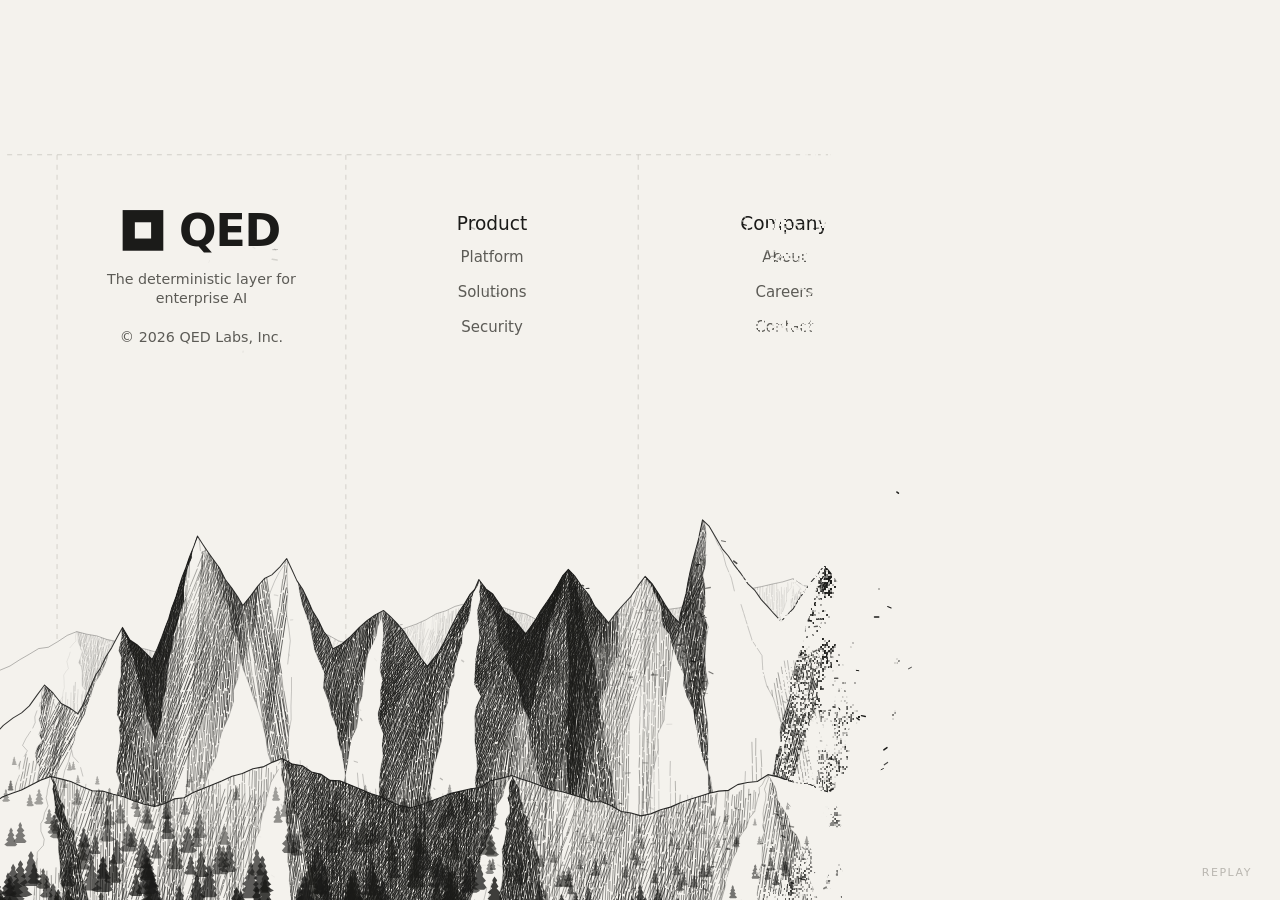
==== commit 0fa2f892: "Accept real artwork for the range, procedural as fallback The page now loads demo/mountains.png (or " ====
--- a/demo/qed-dissolve.html
+++ b/demo/qed-dissolve.html
@@ -537,6 +537,17 @@
   g.restore();
 }
 
+/* When a real illustration is supplied (demo/mountains.png next to this file,
+ * or ?art=<url>), it becomes the artwork and the procedural range below is
+ * only the fallback. The dissolve, flecks, grid, logo and links are identical
+ * either way — the engine doesn't care where the pixels came from. */
+let ART = null;                                  // HTMLImageElement once loaded
+function drawArtImage(g){
+  // cover the design box, anchored bottom-centre so the range meets the edge
+  const sc = Math.max(DW/ART.naturalWidth, DH/ART.naturalHeight);
+  const w = ART.naturalWidth*sc, h = ART.naturalHeight*sc;
+  g.drawImage(ART, (DW - w)/2, DH - h, w, h);
+}
 function buildScene(){
   const g = sctx;
   g.setTransform(1,0,0,1,0,0);
@@ -544,6 +555,7 @@
   g.setTransform(S*DPR,0,0,S*DPR, offX*DPR, offY*DPR);
   rnd = mulberry32(20260828);
   drawGrid(g);
+  if(ART){ drawArtImage(g); drawLogo(g); return; }
   drawPeaks(g);
   // foreground treeline hugging the bottom edge, dense at the outer corners
   const tk = DW/(1795*(L.mSpan||1));
@@ -628,11 +640,17 @@
   tg.drawImage(scene, 0,0, MW, MH);
   tg.setTransform(S/CELL, 0, 0, S/CELL, offX/CELL, offY/CELL);
   drawType(tg, false);
-  const d = tg.getImageData(0,0,MW,MH).data;
   ink = new Float32Array(MW*MH);
-  for(let k=0;k<MW*MH;k++){
-    const lum = (d[k*4]*0.3 + d[k*4+1]*0.59 + d[k*4+2]*0.11);
-    ink[k] = clamp((236 - lum)/150, 0, 1);
+  try{
+    const d = tg.getImageData(0,0,MW,MH).data;
+    for(let k=0;k<MW*MH;k++){
+      const lum = (d[k*4]*0.3 + d[k*4+1]*0.59 + d[k*4+2]*0.11);
+      ink[k] = clamp((236 - lum)/150, 0, 1);
+    }
+  }catch(e){
+    // cross-origin art taints the canvas; assume ink in the lower half so the
+    // dissolve still sheds debris where the range lives
+    for(let j=0;j<MH;j++) for(let i=0;i<MW;i++) ink[i+j*MW] = j > MH*0.38 ? 0.5 : 0.1;
   }
 }
 
@@ -858,6 +876,15 @@
   }
 });
 
+(() => {
+  const src = params.get('art') || 'mountains.png';
+  const im = new Image();
+  im.crossOrigin = 'anonymous';
+  im.onload = () => { ART = im; resize(); };
+  im.onerror = () => {};                          // keep the procedural fallback
+  im.src = src;
+})();
+
 resize();
 if(FREEZE !== null || prefersStill){ frame(0.016); }
 raf = requestAnimationFrame(loop);
